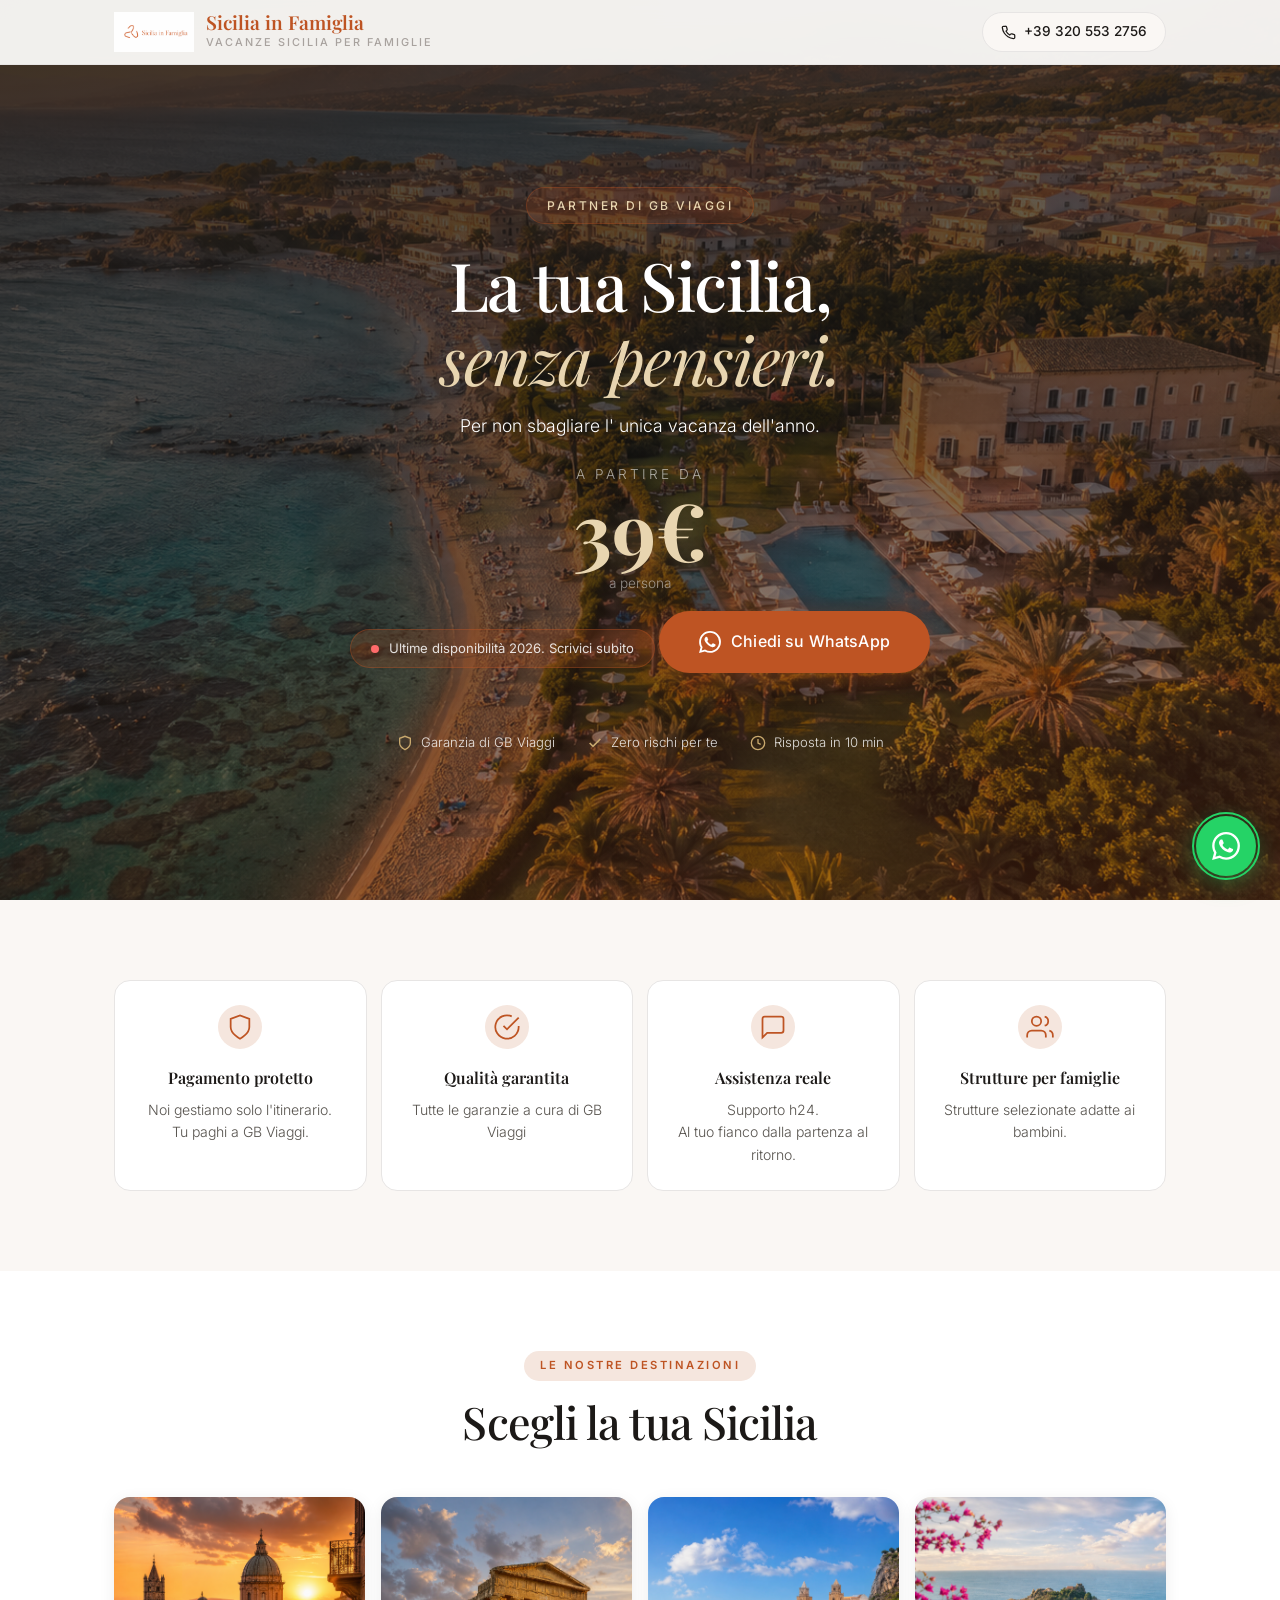
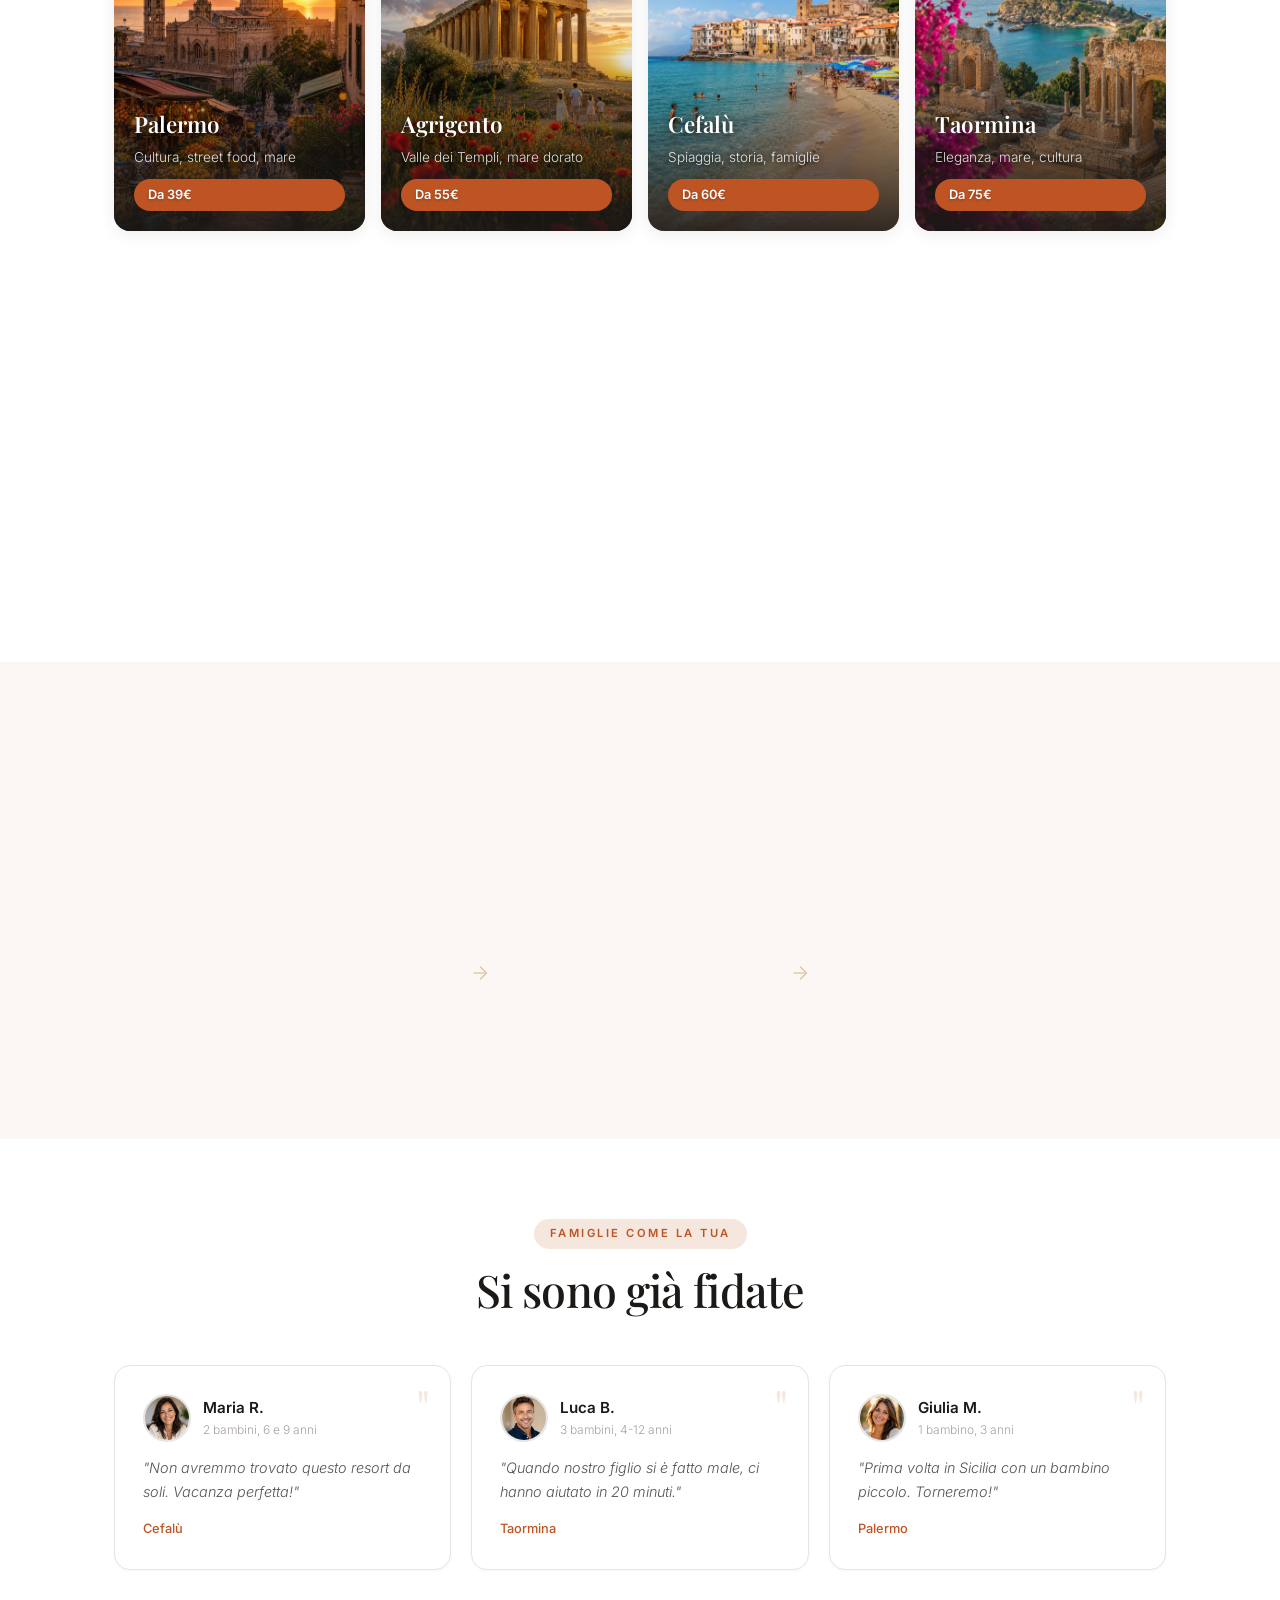
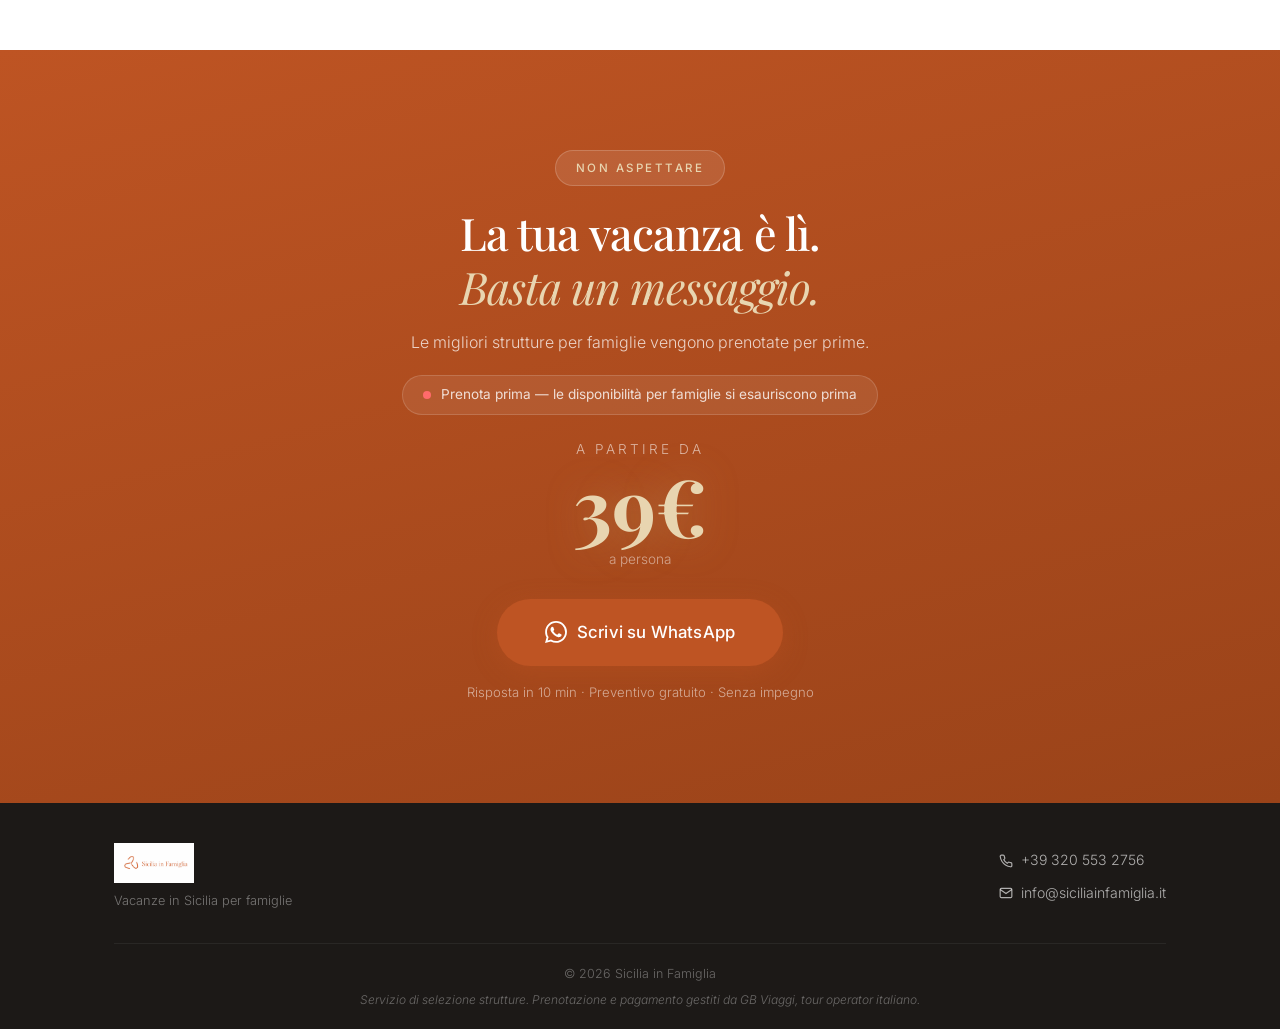
==== index.html @ 25f8f0ab "Update index.html" ====
<!DOCTYPE html>
<html lang="it">
<head>
    <meta charset="UTF-8">
    <meta name="viewport" content="width=device-width, initial-scale=1.0">
    <meta name="description" content="Vacanze in Sicilia per famiglie. Strutture selezionate, prenotazione sicura tramite un Tour Operator partner GB Viaggi. A partire da 39€.">
    <meta property="og:title" content="Sicilia in Famiglia — Vacanze Sicilia per Famiglie">
    <meta property="og:description" content="Strutture verificate per famiglie in Sicilia. Prenotazione sicura tramite un Tour Operator partner GB Viaggi. A partire da 39€.">
    <meta property="og:image" content="images/hero/hero-main.jpg">
    <title>Sicilia in Famiglia — Vacanze Sicilia per Famiglie</title>
    <link rel="preconnect" href="https://fonts.googleapis.com">
    <link rel="preconnect" href="https://fonts.gstatic.com" crossorigin>
    <link href="https://fonts.googleapis.com/css2?family=Playfair+Display:ital,wght@0,400;0,500;0,600;0,700;1,400;1,500&family=Inter:wght@300;400;500;600&display=swap" rel="stylesheet">
    <link rel="stylesheet" href="css/style.css">
    <link rel="icon" type="image/png" href="images/icons/favicon.png">
</head>
<body>

    <!-- HEADER MINIMALE -->
    <nav class="navbar" id="navbar">
        <div class="container">
            <div class="nav-brand">
                <img src="images/icons/logo-sicilia-famiglia.png" alt="Sicilia in Famiglia" class="logo">
                <div class="nav-brand-text">
                    <span class="nav-title">Sicilia in Famiglia</span>
                    <span class="nav-subtitle">Vacanze Sicilia per famiglie</span>
                </div>
            </div>
            <a href="tel:+393205532756" class="nav-phone">
                <svg width="16" height="16" viewBox="0 0 24 24" fill="none" stroke="currentColor" stroke-width="2"><path d="M22 16.92v3a2 2 0 0 1-2.18 2 19.79 19.79 0 0 1-8.63-3.07 19.5 19.5 0 0 1-6-6 19.79 19.79 0 0 1-3.07-8.67A2 2 0 0 1 4.11 2h3a2 2 0 0 1 2 1.72 12.84 12.84 0 0 0 .7 2.81 2 2 0 0 1-.45 2.11L8.09 9.91a16 16 0 0 0 6 6l1.27-1.27a2 2 0 0 1 2.11-.45 12.84 12.84 0 0 0 2.81.7A2 2 0 0 1 22 16.92z"/></svg>
                +39 320 553 2756
            </a>
        </div>
    </nav>

    <!-- HERO -->
    <section class="hero" id="hero">
        <div class="hero-bg">
            <img src="images/hero/hero-main.jpg" alt="Vacanza in Sicilia per famiglie" class="hero-img" loading="eager">
            <div class="hero-overlay"></div>
        </div>
        <div class="container">
            <div class="hero-content">
                <span class="hero-badge glow">PARTNER DI GB VIAGGI</span>
                <h1 class="hero-title">
                    La tua Sicilia,<br>
                    <em>senza pensieri.</em>
                </h1>
                <p class="hero-subtitle">
                    Per non sbagliare l' unica vacanza dell'anno.
                </p>
                <div class="hero-price">
                    <span class="price-label">a partire da</span>
                    <span class="price-value">39€</span>
                    <span class="price-note">a persona</span>
                </div>
                <div class="hero-urgency">
                    <span class="urgency-dot"></span>
                    <span class="urgency-text">Ultime disponibilità 2026. Scrivici subito</span>
                </div>
                <a href="https://wa.me/393205532756?text=Ciao%2C%20vorrei%20ricevere%20proposte%20per%20una%20vacanza%20in%20Sicilia%20con%20la%20mia%20famiglia." 
                   class="btn-primary btn-glow" target="_blank" rel="noopener noreferrer">
                    <svg width="22" height="22" viewBox="0 0 24 24" fill="currentColor"><path d="M17.472 14.382c-.297-.149-1.758-.867-2.03-.967-.273-.099-.471-.148-.67.15-.197.297-.767.966-.94 1.164-.173.199-.347.223-.644.075-.297-.15-1.255-.463-2.39-1.475-.883-.788-1.48-1.761-1.653-2.059-.173-.297-.018-.458.13-.606.134-.133.298-.347.446-.52.149-.174.198-.298.298-.497.099-.198.05-.371-.025-.52-.075-.149-.669-1.612-.916-2.207-.242-.579-.487-.5-.669-.51-.173-.008-.371-.01-.57-.01-.198 0-.52.074-.792.372-.272.297-1.04 1.016-1.04 2.479 0 1.462 1.065 2.875 1.213 3.074.149.198 2.096 3.2 5.077 4.487.709.306 1.262.489 1.694.625.712.227 1.36.195 1.871.118.571-.085 1.758-.719 2.006-1.413.248-.694.248-1.289.173-1.413-.074-.124-.272-.198-.57-.347m-5.421 7.403h-.004a9.87 9.87 0 01-5.031-1.378l-.361-.214-3.741.982.998-3.648-.235-.374a9.86 9.86 0 01-1.51-5.26c.001-5.45 4.436-9.884 9.888-9.884 2.64 0 5.122 1.03 6.988 2.898a9.825 9.825 0 012.893 6.994c-.003 5.45-4.437 9.884-9.885 9.884m8.413-18.297A11.815 11.815 0 0012.05 0C5.495 0 .16 5.335.157 11.892c0 2.096.547 4.142 1.588 5.945L.057 24l6.305-1.654a11.882 11.882 0 005.683 1.448h.005c6.554 0 11.89-5.335 11.893-11.893a11.821 11.821 0 00-3.48-8.413z"/></svg>
                    Chiedi su WhatsApp
                </a>
                <div class="hero-trust">
                    <div class="trust-item">
                        <svg width="16" height="16" viewBox="0 0 24 24" fill="none" stroke="currentColor" stroke-width="2"><path d="M12 22s8-4 8-10V5l-8-3-8 3v7c0 6 8 10 8 10z"/></svg>
                        <span>Garanzia di GB Viaggi</span>
                    </div>
                    <div class="trust-item">
                        <svg width="16" height="16" viewBox="0 0 24 24" fill="none" stroke="currentColor" stroke-width="2.5"><polyline points="20 6 9 17 4 12"/></svg>
                        <span>Zero rischi per te</span>
                    </div>
                    <div class="trust-item">
                        <svg width="16" height="16" viewBox="0 0 24 24" fill="none" stroke="currentColor" stroke-width="2"><circle cx="12" cy="12" r="10"/><polyline points="12 6 12 12 16 14"/></svg>
                        <span>Risposta in 10 min</span>
                    </div>
                </div>
            </div>
        </div>
    </section>

    <!-- GARANZIE -->
    <section class="section section-guarantees" id="garanzie">
        <div class="container">
            <div class="guarantees-grid">
                <div class="guarantee-card">
                    <div class="guarantee-icon">
                        <svg width="28" height="28" viewBox="0 0 24 24" fill="none" stroke="currentColor" stroke-width="1.5"><path d="M12 22s8-4 8-10V5l-8-3-8 3v7c0 6 8 10 8 10z"/></svg>
                    </div>
                    <h3>Pagamento protetto</h3>
                    <p>Noi gestiamo solo l'itinerario.<br>Tu paghi a GB Viaggi.</p>
                </div>
                <div class="guarantee-card">
                    <div class="guarantee-icon">
                        <svg width="28" height="28" viewBox="0 0 24 24" fill="none" stroke="currentColor" stroke-width="1.5"><path d="M22 11.08V12a10 10 0 1 1-5.93-9.14"/><polyline points="22 4 12 14.01 9 11.01"/></svg>
                    </div>
                    <h3>Qualità garantita</h3>
                    <p>Tutte le garanzie a cura di GB Viaggi</p>
                </div>
                <div class="guarantee-card">
                    <div class="guarantee-icon">
                        <svg width="28" height="28" viewBox="0 0 24 24" fill="none" stroke="currentColor" stroke-width="1.5"><path d="M21 15a2 2 0 0 1-2 2H7l-4 4V5a2 2 0 0 1 2-2h14a2 2 0 0 1 2 2z"/></svg>
                    </div>
                    <h3>Assistenza reale</h3>
                    <p>Supporto h24.<br>Al tuo fianco dalla partenza al ritorno.</p>
                </div>
                <div class="guarantee-card">
                    <div class="guarantee-icon">
                        <svg width="28" height="28" viewBox="0 0 24 24" fill="none" stroke="currentColor" stroke-width="1.5"><path d="M17 21v-2a4 4 0 0 0-4-4H5a4 4 0 0 0-4 4v2"/><circle cx="9" cy="7" r="4"/><path d="M23 21v-2a4 4 0 0 0-3-3.87"/><path d="M16 3.13a4 4 0 0 1 0 7.75"/></svg>
                    </div>
                    <h3>Strutture per famiglie</h3>
                    <p>Strutture selezionate adatte ai bambini.</p>
                </div>
            </div>
        </div>
    </section>

    <!-- DESTINAZIONI INTEGRATE -->
    <section class="section section-destinations" id="destinazioni">
        <div class="container">
            <div class="section-header center">
                <span class="section-label">Le nostre destinazioni</span>
                <h2 class="section-title">Scegli la tua Sicilia</h2>
            </div>
            <div class="destinations-grid">
                <div class="destination-card" onclick="openDestination('palermo')">
                    <img src="images/destinations/palermo.jpg" alt="Palermo" class="destination-img" loading="lazy">
                    <div class="destination-overlay">
                        <h3>Palermo</h3>
                        <p>Cultura, street food, mare</p>
                        <span class="destination-price">Da 39€</span>
                    </div>
                </div>
                <div class="destination-card" onclick="openDestination('agrigento')">
                    <img src="images/destinations/agrigento.jpg" alt="Agrigento" class="destination-img" loading="lazy">
                    <div class="destination-overlay">
                        <h3>Agrigento</h3>
                        <p>Valle dei Templi, mare dorato</p>
                        <span class="destination-price">Da 55€</span>
                    </div>
                </div>
                <div class="destination-card" onclick="openDestination('cefalu')">
                    <img src="images/destinations/cefalu.jpg" alt="Cefalù" class="destination-img" loading="lazy">
                    <div class="destination-overlay">
                        <h3>Cefalù</h3>
                        <p>Spiaggia, storia, famiglie</p>
                        <span class="destination-price">Da 60€</span>
                    </div>
                </div>
                <div class="destination-card" onclick="openDestination('taormina')">
                    <img src="images/destinations/taormina.jpg" alt="Taormina" class="destination-img" loading="lazy">
                    <div class="destination-overlay">
                        <h3>Taormina</h3>
                        <p>Eleganza, mare, cultura</p>
                        <span class="destination-price">Da 75€</span>
                    </div>
                </div>
                <div class="destination-card" onclick="openDestination('catania')">
                    <img src="images/destinations/catania.jpg" alt="Catania" class="destination-img" loading="lazy">
                    <div class="destination-overlay">
                        <h3>Catania</h3>
                        <p>Avventura, natura, crateri</p>
                        <span class="destination-price">Da 50€</span>
                    </div>
                </div>
                <div class="destination-card" onclick="openDestination('siracusa')">
                    <img src="images/destinations/siracusa.jpg" alt="Siracusa" class="destination-img" loading="lazy">
                    <div class="destination-overlay">
                        <h3>Siracusa</h3>
                        <p>Barocco, mare cristallino</p>
                        <span class="destination-price">Da 65€</span>
                    </div>
                </div>
                <div class="destination-card" onclick="openDestination('isole-eolie')">
                    <img src="images/destinations/isole-eolie.jpg" alt="Isole Eolie" class="destination-img" loading="lazy">
                    <div class="destination-overlay">
                        <h3>Isole Eolie</h3>
                        <p>Vulcani, mare turchese, relax</p>
                        <span class="destination-price">Da 80€</span>
                    </div>
                </div>
            </div>
        </div>
    </section>

    <!-- COME FUNZIONA -->
    <section class="section section-light" id="come-funziona">
        <div class="container">
            <div class="section-header center">
                <span class="section-label">Come funziona</span>
                <h2 class="section-title">Tre passi. Zero stress.</h2>
            </div>
            <div class="steps-container">
                <div class="step-card">
                    <div class="step-number">1</div>
                    <h3 class="step-title">Scrivici</h3>
                    <p class="step-desc">Un messaggio WhatsApp. Basta quello.</p>
                </div>
                <div class="step-connector">
                    <svg width="20" height="20" viewBox="0 0 24 24" fill="none" stroke="#C9A96E" stroke-width="1.5"><line x1="5" y1="12" x2="19" y2="12"/><polyline points="12 5 19 12 12 19"/></svg>
                </div>
                <div class="step-card">
                    <div class="step-number">2</div>
                    <h3 class="step-title">Ricevi</h3>
                    <p class="step-desc">2-3 proposte su misura, prezzi veri.</p>
                </div>
                <div class="step-connector">
                    <svg width="20" height="20" viewBox="0 0 24 24" fill="none" stroke="#C9A96E" stroke-width="1.5"><line x1="5" y1="12" x2="19" y2="12"/><polyline points="12 5 19 12 12 19"/></svg>
                </div>
                <div class="step-card">
                    <div class="step-number">3</div>
                    <h3 class="step-title">Prenota</h3>
                    <p class="step-desc">Paghi GB Viaggi in sicurezza e garanzia.</p>
                </div>
            </div>
        </div>
    </section>

    <!-- PROVA SOCIALE -->
    <section class="section section-social" id="prova-sociale">
        <div class="container">
            <div class="section-header center">
                <span class="section-label">Famiglie come la tua</span>
                <h2 class="section-title">Si sono già fidate</h2>
            </div>
            <div class="testimonials-grid">
                <div class="testimonial-card">
                    <div class="testimonial-header">
                        <img src="images/testimonials/avatar-1.jpg" alt="Maria R." class="testimonial-avatar" loading="lazy">
                        <div class="testimonial-info">
                            <span class="testimonial-name">Maria R.</span>
                            <span class="testimonial-family">2 bambini, 6 e 9 anni</span>
                        </div>
                    </div>
                    <p class="testimonial-text">"Non avremmo trovato questo resort da soli. Vacanza perfetta!"</p>
                    <span class="testimonial-destination">Cefalù</span>
                </div>
                <div class="testimonial-card">
                    <div class="testimonial-header">
                        <img src="images/testimonials/avatar-2.jpg" alt="Luca B." class="testimonial-avatar" loading="lazy">
                        <div class="testimonial-info">
                            <span class="testimonial-name">Luca B.</span>
                            <span class="testimonial-family">3 bambini, 4-12 anni</span>
                        </div>
                    </div>
                    <p class="testimonial-text">"Quando nostro figlio si è fatto male, ci hanno aiutato in 20 minuti."</p>
                    <span class="testimonial-destination">Taormina</span>
                </div>
                <div class="testimonial-card">
                    <div class="testimonial-header">
                        <img src="images/testimonials/avatar-3.jpg" alt="Giulia M." class="testimonial-avatar" loading="lazy">
                        <div class="testimonial-info">
                            <span class="testimonial-name">Giulia M.</span>
                            <span class="testimonial-family">1 bambino, 3 anni</span>
                        </div>
                    </div>
                    <p class="testimonial-text">"Prima volta in Sicilia con un bambino piccolo. Torneremo!"</p>
                    <span class="testimonial-destination">Palermo</span>
                </div>
            </div>
        </div>
    </section>

    <!-- CHIUSURA -->
    <section class="section section-closing" id="chiusura">
        <div class="container">
            <div class="closing-content">
                <span class="closing-badge glow">Non aspettare</span>
                <h2 class="section-title">
                    La tua vacanza è lì.<br>
                    <em>Basta un messaggio.</em>
                </h2>
                <p class="closing-text">Le migliori strutture per famiglie vengono prenotate per prime.</p>
                <div class="closing-urgency">
                    <span class="urgency-dot"></span>
                    <span class="urgency-text">Prenota prima — le disponibilità per famiglie si esauriscono prima</span>
                </div>
                <div class="closing-price">
                    <span class="price-label">a partire da</span>
                    <span class="price-value">39€</span>
                    <span class="price-note">a persona</span>
                </div>
                <a href="https://wa.me/393205532756?text=Ciao%2C%20vorrei%20ricevere%20proposte%20per%20una%20vacanza%20in%20Sicilia%20con%20la%20mia%20famiglia." 
                   class="btn-primary btn-large btn-glow" target="_blank" rel="noopener noreferrer">
                    <svg width="24" height="24" viewBox="0 0 24 24" fill="currentColor"><path d="M17.472 14.382c-.297-.149-1.758-.867-2.03-.967-.273-.099-.471-.148-.67.15-.197.297-.767.966-.94 1.164-.173.199-.347.223-.644.075-.297-.15-1.255-.463-2.39-1.475-.883-.788-1.48-1.761-1.653-2.059-.173-.297-.018-.458.13-.606.134-.133.298-.347.446-.52.149-.174.198-.298.298-.497.099-.198.05-.371-.025-.52-.075-.149-.669-1.612-.916-2.207-.242-.579-.487-.5-.669-.51-.173-.008-.371-.01-.57-.01-.198 0-.52.074-.792.372-.272.297-1.04 1.016-1.04 2.479 0 1.462 1.065 2.875 1.213 3.074.149.198 2.096 3.2 5.077 4.487.709.306 1.262.489 1.694.625.712.227 1.36.195 1.871.118.571-.085 1.758-.719 2.006-1.413.248-.694.248-1.289.173-1.413-.074-.124-.272-.198-.57-.347m-5.421 7.403h-.004a9.87 9.87 0 01-5.031-1.378l-.361-.214-3.741.982.998-3.648-.235-.374a9.86 9.86 0 01-1.51-5.26c.001-5.45 4.436-9.884 9.888-9.884 2.64 0 5.122 1.03 6.988 2.898a9.825 9.825 0 012.893 6.994c-.003 5.45-4.437 9.884-9.885 9.884m8.413-18.297A11.815 11.815 0 0012.05 0C5.495 0 .16 5.335.157 11.892c0 2.096.547 4.142 1.588 5.945L.057 24l6.305-1.654a11.882 11.882 0 005.683 1.448h.005c6.554 0 11.89-5.335 11.893-11.893a11.821 11.821 0 00-3.48-8.413z"/></svg>
                    Scrivi su WhatsApp
                </a>
                <p class="cta-note">Risposta in 10 min · Preventivo gratuito · Senza impegno</p>
            </div>
        </div>
    </section>

    <!-- FOOTER MINIMALE -->
    <footer class="footer">
        <div class="container">
            <div class="footer-content">
                <div class="footer-brand">
                    <img src="images/icons/logo-sicilia-famiglia.png" alt="Sicilia in Famiglia" class="footer-logo">
                    <p class="footer-tagline">Vacanze in Sicilia per famiglie</p>
                </div>
                <div class="footer-contact">
                    <a href="tel:+393205532756" class="footer-phone">
                        <svg width="16" height="16" viewBox="0 0 24 24" fill="none" stroke="currentColor" stroke-width="2"><path d="M22 16.92v3a2 2 0 0 1-2.18 2 19.79 19.79 0 0 1-8.63-3.07 19.5 19.5 0 0 1-6-6 19.79 19.79 0 0 1-3.07-8.67A2 2 0 0 1 4.11 2h3a2 2 0 0 1 2 1.72 12.84 12.84 0 0 0 .7 2.81 2 2 0 0 1-.45 2.11L8.09 9.91a16 16 0 0 0 6 6l1.27-1.27a2 2 0 0 1 2.11-.45 12.84 12.84 0 0 0 2.81.7A2 2 0 0 1 22 16.92z"/></svg>
                        +39 320 553 2756
                    </a>
                    <a href="mailto:info@siciliainfamiglia.it" class="footer-email">
                        <svg width="16" height="16" viewBox="0 0 24 24" fill="none" stroke="currentColor" stroke-width="2"><path d="M4 4h16c1.1 0 2 .9 2 2v12c0 1.1-.9 2-2 2H4c-1.1 0-2-.9-2-2V6c0-1.1.9-2 2-2z"/><polyline points="22,6 12,13 2,6"/></svg>
                        info@siciliainfamiglia.it
                    </a>
                </div>
            </div>
            <div class="footer-bottom">
                <p>© 2026 Sicilia in Famiglia</p>
                <p class="footer-note">Servizio di selezione strutture. Prenotazione e pagamento gestiti da GB Viaggi, tour operator italiano.</p>
            </div>
        </div>
    </footer>

    <!-- STICKY WHATSAPP -->
    <a href="https://wa.me/393205532756?text=Ciao%2C%20vorrei%20ricevere%20proposte%20per%20una%20vacanza%20in%20Sicilia%20con%20la%20mia%20famiglia." 
       class="sticky-whatsapp" target="_blank" rel="noopener noreferrer" aria-label="Scrivi su WhatsApp">
        <svg width="28" height="28" viewBox="0 0 24 24" fill="currentColor"><path d="M17.472 14.382c-.297-.149-1.758-.867-2.03-.967-.273-.099-.471-.148-.67.15-.197.297-.767.966-.94 1.164-.173.199-.347.223-.644.075-.297-.15-1.255-.463-2.39-1.475-.883-.788-1.48-1.761-1.653-2.059-.173-.297-.018-.458.13-.606.134-.133.298-.347.446-.52.149-.174.198-.298.298-.497.099-.198.05-.371-.025-.52-.075-.149-.669-1.612-.916-2.207-.242-.579-.487-.5-.669-.51-.173-.008-.371-.01-.57-.01-.198 0-.52.074-.792.372-.272.297-1.04 1.016-1.04 2.479 0 1.462 1.065 2.875 1.213 3.074.149.198 2.096 3.2 5.077 4.487.709.306 1.262.489 1.694.625.712.227 1.36.195 1.871.118.571-.085 1.758-.719 2.006-1.413.248-.694.248-1.289.173-1.413-.074-.124-.272-.198-.57-.347m-5.421 7.403h-.004a9.87 9.87 0 01-5.031-1.378l-.361-.214-3.741.982.998-3.648-.235-.374a9.86 9.86 0 01-1.51-5.26c.001-5.45 4.436-9.884 9.888-9.884 2.64 0 5.122 1.03 6.988 2.898a9.825 9.825 0 012.893 6.994c-.003 5.45-4.437 9.884-9.885 9.884m8.413-18.297A11.815 11.815 0 0012.05 0C5.495 0 .16 5.335.157 11.892c0 2.096.547 4.142 1.588 5.945L.057 24l6.305-1.654a11.882 11.882 0 005.683 1.448h.005c6.554 0 11.89-5.335 11.893-11.893a11.821 11.821 0 00-3.48-8.413z"/></svg>
    </a>

    <script src="js/main.js"></script>
</body>
</html>
---- css/style.css ----
/* ============================================
   SICILIA IN FAMIGLIA — v4.1
   Minimal. Elegante. Emotivo. Converte.
   ============================================ */

:root {
    --brand: #BE5423;
    --brand-dark: #9A4319;
    --brand-light: #D4734A;
    --brand-soft: #F5E6DE;
    --gold: #C9A96E;
    --gold-light: #E8D5B0;
    --cream: #FAF7F4;
    --text-dark: #1C1917;
    --text-medium: #57534E;
    --text-light: #A8A29E;
    --text-white: #FFFFFF;
    --bg-white: #FFFFFF;
    --bg-cream: #FAF7F4;
    --bg-dark: #1C1917;
    --bg-charcoal: #292524;
    --border-light: #E7E5E4;
    --shadow-sm: 0 1px 3px rgba(28,25,23,0.04);
    --shadow-md: 0 4px 16px rgba(28,25,23,0.08);
    --shadow-lg: 0 12px 40px rgba(28,25,23,0.12);
    --radius-lg: 16px;
    --radius-xl: 24px;
    --font-heading: 'Playfair Display', Georgia, serif;
    --font-body: 'Inter', -apple-system, sans-serif;
    --transition: 0.3s cubic-bezier(0.4,0,0.2,1);
}

*, *::before, *::after { margin:0; padding:0; box-sizing:border-box; }
html { scroll-behavior:smooth; font-size:16px; }
body { font-family:var(--font-body); color:var(--text-dark); line-height:1.6; background:var(--bg-white); -webkit-font-smoothing:antialiased; }
img { max-width:100%; height:auto; display:block; }
a { text-decoration:none; color:inherit; transition:var(--transition); }
ul { list-style:none; }

.container { width:100%; max-width:1100px; margin:0 auto; padding:0 24px; }
@media(max-width:768px){ .container{padding:0 18px;} }

/* ==================== */
/* ANIMATIONS GLOBAL */
/* ==================== */
@keyframes fadeInUp {
    from { opacity:0; transform:translateY(30px); }
    to { opacity:1; transform:translateY(0); }
}
@keyframes glow {
    0%, 100% { box-shadow: 0 0 5px rgba(201,169,110,0.3), 0 0 10px rgba(201,169,110,0.1); }
    50% { box-shadow: 0 0 15px rgba(201,169,110,0.5), 0 0 25px rgba(201,169,110,0.2); }
}
@keyframes shimmer {
    0% { background-position: -200% center; }
    100% { background-position: 200% center; }
}
@keyframes breathe {
    0%, 100% { transform: scale(1); }
    50% { transform: scale(1.03); }
}
@keyframes float {
    0%, 100% { transform: translateY(0); }
    50% { transform: translateY(-6px); }
}
@keyframes pulse-ring {
    0% { transform: scale(0.8); opacity: 0.8; }
    100% { transform: scale(1.4); opacity: 0; }
}
@keyframes urgency-pulse {
    0%, 100% { opacity: 1; transform: scale(1); }
    50% { opacity: 0.6; transform: scale(1.2); }
}

.glow { animation: glow 3s ease-in-out infinite; }

/* ==================== */
/* HEADER MINIMALE */
/* ==================== */
.navbar {
    position:fixed;
    top:0;
    left:0;
    right:0;
    z-index:999;
    background:rgba(253,252,250,0.94);
    backdrop-filter:blur(20px);
    border-bottom:1px solid var(--border-light);
    transition:var(--transition);
}
.navbar .container { display:flex; align-items:center; justify-content:space-between; padding:12px 24px; height:64px; }

.nav-brand { display:flex; align-items:center; gap:12px; }
.logo { height:40px; width:auto; object-fit:contain; }
.nav-brand-text { display:flex; flex-direction:column; gap:1px; }
.nav-title { font-family:var(--font-heading); font-size:1.2rem; font-weight:600; color:var(--brand); line-height:1.1; }
.nav-subtitle { font-size:0.68rem; color:var(--text-light); text-transform:uppercase; letter-spacing:2px; font-weight:500; }

.nav-phone {
    display:flex;
    align-items:center;
    gap:8px;
    padding:8px 18px;
    background:var(--bg-cream);
    border:1px solid var(--border-light);
    border-radius:100px;
    font-size:0.85rem;
    font-weight:500;
    color:var(--text-dark);
    transition:var(--transition);
}
.nav-phone:hover { background:var(--brand); color:var(--text-white); border-color:var(--brand); }
.nav-phone svg { width:15px; height:15px; }

@media(max-width:640px){ .nav-brand-text{display:none;} .nav-phone span{display:none;} .nav-phone{padding:8px;} }

/* ==================== */
/* HERO */
/* ==================== */
.hero {
    position:relative;
    min-height:100vh;
    display:flex;
    align-items:center;
    justify-content:center;
    overflow:hidden;
    padding:100px 0 60px;
}
.hero-bg { position:absolute; inset:0; z-index:1; }
.hero-img { width:100%; height:100%; object-fit:cover; filter:brightness(0.75); }
.hero-overlay { position:absolute; inset:0; background:linear-gradient(165deg,rgba(28,25,23,0.82) 0%,rgba(28,25,23,0.5) 50%,rgba(190,84,35,0.25) 100%); }
.hero-content { position:relative; z-index:2; text-align:center; max-width:720px; margin:0 auto; animation:fadeInUp 1.2s ease forwards; }

.hero-badge {
    display:inline-block;
    padding:8px 20px;
    background:rgba(190,84,35,0.15);
    border:1px solid rgba(190,84,35,0.3);
    border-radius:100px;
    color:var(--gold-light);
    font-size:0.75rem;
    font-weight:500;
    text-transform:uppercase;
    letter-spacing:2.5px;
    margin-bottom:24px;
    backdrop-filter:blur(6px);
}

.hero-title {
    font-family:var(--font-heading);
    font-size:clamp(2.4rem,5.5vw,4.2rem);
    font-weight:500;
    color:var(--text-white);
    line-height:1.1;
    margin-bottom:16px;
    letter-spacing:-0.02em;
}
.hero-title em { font-style:italic; color:var(--gold-light); font-weight:400; }

.hero-subtitle {
    font-size:clamp(0.95rem,1.6vw,1.1rem);
    color:#fff;
    max-width:420px;
    margin:0 auto 24px;
    line-height:1.6;
    font-weight:300;
}

/* PREZZO HERO */
.hero-price {
    margin-bottom:16px;
    animation: fadeInUp 1.4s ease forwards;
}
.price-label {
    display:block;
    font-size:0.85rem;
    color:rgba(255,255,255,0.6);
    text-transform:uppercase;
    letter-spacing:3px;
    margin-bottom:4px;
    font-weight:300;
}
.price-value {
    display:block;
    font-family:var(--font-heading);
    font-size:clamp(3rem,7vw,5rem);
    font-weight:700;
    color:var(--gold-light);
    line-height:1;
    text-shadow: 0 0 30px rgba(201,169,110,0.3);
}
.price-note {
    display:block;
    font-size:0.85rem;
    color:rgba(255,255,255,0.5);
    margin-top:4px;
    font-weight:300;
}

/* URGENZA HERO */
.hero-urgency {
    display:inline-flex;
    align-items:center;
    gap:10px;
    margin-bottom:28px;
    padding:8px 20px;
    background:rgba(190,84,35,0.2);
    border:1px solid rgba(190,84,35,0.35);
    border-radius:100px;
    backdrop-filter:blur(6px);
    animation: fadeInUp 1.6s ease forwards;
}
.urgency-dot {
    width:8px;
    height:8px;
    background:#FF6B6B;
    border-radius:50%;
    animation: urgency-pulse 2s ease-in-out infinite;
}
.urgency-text {
    font-size:0.82rem;
    color:rgba(255,255,255,0.85);
    font-weight:400;
}

/* CTA BUTTON */
.btn-primary {
    display:inline-flex;
    align-items:center;
    justify-content:center;
    gap:10px;
    padding:18px 40px;
    background:var(--brand);
    color:var(--text-white);
    font-family:var(--font-body);
    font-size:1rem;
    font-weight:500;
    border:none;
    border-radius:100px;
    cursor:pointer;
    box-shadow:0 6px 24px rgba(190,84,35,0.35);
    transition:var(--transition);
    letter-spacing:0.01em;
    position:relative;
    overflow:hidden;
}
.btn-primary::before {
    content:'';
    position:absolute;
    inset:0;
    background:linear-gradient(90deg,transparent,rgba(255,255,255,0.2),transparent);
    transform:translateX(-100%);
    transition:transform 0.6s;
}
.btn-primary:hover::before { transform:translateX(100%); }
.btn-primary:hover { background:var(--brand-dark); transform:translateY(-2px); box-shadow:0 10px 32px rgba(190,84,35,0.45); }
.btn-primary svg { width:22px; height:22px; flex-shrink:0; }

.btn-glow {
    animation: breathe 3s ease-in-out infinite;
}
.btn-glow:hover {
    animation: none;
}

.btn-large { padding:20px 48px; font-size:1.05rem; }

.hero-trust { display:flex; justify-content:center; gap:32px; flex-wrap:wrap; margin-top:36px; }
.trust-item { display:flex; align-items:center; gap:8px; color:rgba(255,255,255,0.7); font-size:0.82rem; font-weight:300; }
.trust-item svg { width:16px; height:16px; color:var(--gold); flex-shrink:0; }
.trust-item span { color:rgba(255,255,255,0.85); }

@media(max-width:768px){ 
    .hero{padding:120px 0 50px;min-height:auto;} 
    .hero-trust{flex-direction:column;gap:10px;align-items:center;} 
    .btn-primary{padding:16px 28px;font-size:0.95rem;width:100%;max-width:360px;margin:0 auto;display:flex;} 
    .hero-price{margin-bottom:20px;}
    .hero-urgency{padding:6px 14px;}
    .urgency-text{font-size:0.75rem;}
}

/* ==================== */
/* SECTIONS */
/* ==================== */
.section { padding:80px 0; position:relative; }
.section-header { margin-bottom:48px; }
.section-header.center { text-align:center; }

.section-label { 
    display:inline-block; 
    padding:6px 16px; 
    background:var(--brand-soft); 
    color:var(--brand); 
    font-size:0.7rem; 
    font-weight:600; 
    text-transform:uppercase; 
    letter-spacing:2.5px; 
    border-radius:100px; 
    margin-bottom:14px; 
}
.section-title { 
    font-family:var(--font-heading); 
    font-size:clamp(1.8rem,4vw,2.8rem); 
    font-weight:500; 
    color:var(--text-dark); 
    line-height:1.2; 
    letter-spacing:-0.02em; 
}
.section-title em { font-style:italic; color:var(--brand); font-weight:400; }

/* ==================== */
/* GARANZIE */
/* ==================== */
.section-guarantees { background:var(--bg-cream); }
.guarantees-grid { 
    display:grid; 
    grid-template-columns:repeat(4,1fr); 
    gap:14px; 
}
.guarantee-card {
    background:var(--bg-white);
    border:1px solid var(--border-light);
    border-radius:var(--radius-lg);
    padding:24px 16px;
    text-align:center;
    transition:var(--transition);
    position:relative;
    overflow:hidden;
}
.guarantee-card::before {
    content:'';
    position:absolute;
    top:0;
    left:0;
    right:0;
    height:3px;
    background:linear-gradient(90deg,var(--brand),var(--gold));
    transform:scaleX(0);
    transition:transform 0.4s ease;
}
.guarantee-card:hover::before { transform:scaleX(1); }
.guarantee-card:hover { 
    transform:translateY(-6px); 
    box-shadow:var(--shadow-lg); 
    border-color:rgba(190,84,35,0.15); 
}
.guarantee-icon {
    width:44px;
    height:44px;
    background:var(--brand-soft);
    border-radius:50%;
    display:flex;
    align-items:center;
    justify-content:center;
    margin:0 auto 16px;
    color:var(--brand);
    transition:var(--transition);
}
.guarantee-card:hover .guarantee-icon {
    background:var(--brand);
    color:var(--text-white);
    transform:scale(1.1);
}
.guarantee-card h3 { 
    font-family:var(--font-heading); 
    font-size:1rem; 
    font-weight:600; 
    margin-bottom:8px; 
    color:var(--text-dark); 
}
.guarantee-card p { 
    font-size:0.88rem; 
    color:var(--text-medium); 
    line-height:1.6; 
    font-weight:300; 
}

@media(max-width:900px){ .guarantees-grid{grid-template-columns:repeat(2,1fr);} }
@media(max-width:480px){ .guarantees-grid{grid-template-columns:1fr;} }

/* ==================== */
/* DESTINAZIONI */
/* ==================== */
.section-destinations { background:var(--bg-white); }
.destinations-grid { 
    display:grid; 
    grid-template-columns:repeat(4,1fr); 
    gap:16px; 
}
.destination-card { 
    position:relative; 
    border-radius:var(--radius-lg); 
    overflow:hidden; 
    cursor:pointer; 
    aspect-ratio:3/4; 
    box-shadow:var(--shadow-md); 
    transition:var(--transition); 
}
.destination-card:hover { 
    transform:translateY(-8px); 
    box-shadow:var(--shadow-lg); 
}
.destination-img { 
    width:100%; 
    height:100%; 
    object-fit:cover; 
    transition:transform 0.6s ease; 
}
.destination-card:hover .destination-img { 
    transform:scale(1.1); 
}
.destination-overlay {
    position:absolute;
    inset:0;
    background:linear-gradient(transparent 40%,rgba(28,25,23,0.9) 100%);
    display:flex;
    flex-direction:column;
    justify-content:flex-end;
    padding:20px;
    color:var(--text-white);
    transition:var(--transition);
}
.destination-card:hover .destination-overlay {
    background:linear-gradient(transparent 20%,rgba(28,25,23,0.92) 100%);
}
.destination-overlay h3 { 
    font-family:var(--font-heading); 
    font-size:1.4rem; 
    font-weight:600; 
    margin-bottom:4px; 
    transition:var(--transition);
    text-shadow: 0 2px 8px rgba(0,0,0,0.5), 0 0 20px rgba(0,0,0,0.3);
}
.destination-card:hover .destination-overlay h3 {
    transform:translateY(-4px);
}
.destination-overlay p { 
    font-size:0.85rem; 
    color:rgba(255,255,255,0.85); 
    margin-bottom:10px; 
    font-weight:300; 
    transition:var(--transition);
    text-shadow: 0 1px 4px rgba(0,0,0,0.6), 0 0 10px rgba(0,0,0,0.4);
}
.destination-card:hover .destination-overlay p {
    transform:translateY(-4px);
}
.destination-price { 
    display:inline-block; 
    padding:6px 14px; 
    background:var(--brand); 
    color:var(--text-white); 
    font-size:0.8rem; 
    font-weight:600; 
    border-radius:100px; 
    transition:var(--transition);
    text-shadow: 0 1px 3px rgba(0,0,0,0.3);
}
.destination-card:hover .destination-price {
    transform:translateY(-4px);
    box-shadow:0 4px 12px rgba(190,84,35,0.4);
}

@media(max-width:1024px){ .destinations-grid{grid-template-columns:repeat(3,1fr);} }
@media(max-width:768px){ .destinations-grid{grid-template-columns:repeat(2,1fr);} }
@media(max-width:480px){ .destinations-grid{grid-template-columns:1fr;} }

/* ==================== */
/* COME FUNZIONA */
/* ==================== */
.section-light { background:var(--bg-cream); }
.steps-container { 
    display:grid; 
    grid-template-columns:1fr auto 1fr auto 1fr; 
    gap:20px; 
    align-items:stretch; 
    max-width:900px; 
    margin:0 auto; 
}
.step-card { 
    background:var(--bg-white); 
    padding:40px 28px; 
    border-radius:var(--radius-lg); 
    box-shadow:var(--shadow-md); 
    text-align:center; 
    position:relative; 
    transition:var(--transition); 
    border:1px solid var(--border-light); 
}
.step-card:hover { 
    transform:translateY(-6px); 
    box-shadow:var(--shadow-lg); 
    border-color:rgba(190,84,35,0.15); 
}
.step-number { 
    position:absolute; 
    top:-16px; 
    left:50%; 
    transform:translateX(-50%); 
    width:40px; 
    height:40px; 
    background:var(--brand); 
    color:var(--text-white); 
    font-family:var(--font-heading); 
    font-size:1.1rem; 
    font-weight:600; 
    border-radius:50%; 
    display:flex; 
    align-items:center; 
    justify-content:center; 
    box-shadow:0 4px 16px rgba(190,84,35,0.3); 
}
.step-title { 
    font-family:var(--font-heading); 
    font-size:1.3rem; 
    font-weight:600; 
    color:var(--text-dark); 
    margin-bottom:10px; 
    letter-spacing:-0.01em; 
}
.step-desc { 
    color:var(--text-medium); 
    font-size:0.9rem; 
    line-height:1.6; 
    font-weight:300; 
}
.step-connector { 
    display:flex; 
    align-items:center; 
    justify-content:center; 
}
.step-connector svg { 
    width:22px; 
    height:22px; 
    color:var(--gold); 
    opacity:0.6; 
    animation: float 3s ease-in-out infinite;
}

@media(max-width:900px){ 
    .steps-container{grid-template-columns:1fr;gap:32px;} 
    .step-connector{display:none;} 
    .step-card{max-width:380px;margin:0 auto;padding:32px 24px;} 
}

/* ==================== */
/* TESTIMONIALS */
/* ==================== */
.section-social { background:var(--bg-white); }
.testimonials-grid { 
    display:grid; 
    grid-template-columns:repeat(3,1fr); 
    gap:20px; 
}
.testimonial-card { 
    background:var(--bg-white); 
    border:1px solid var(--border-light); 
    border-radius:var(--radius-lg); 
    padding:28px; 
    transition:var(--transition); 
    box-shadow:var(--shadow-sm); 
    position:relative;
}
.testimonial-card::before {
    content:'"';
    position:absolute;
    top:16px;
    right:20px;
    font-family:var(--font-heading);
    font-size:3rem;
    color:var(--brand-soft);
    line-height:1;
}
.testimonial-card:hover { 
    box-shadow:var(--shadow-md); 
    transform:translateY(-4px); 
    border-color:rgba(190,84,35,0.12); 
}
.testimonial-header { 
    display:flex; 
    align-items:center; 
    gap:12px; 
    margin-bottom:14px; 
}
.testimonial-avatar { 
    width:48px; 
    height:48px; 
    border-radius:50%; 
    object-fit:cover; 
    border:2px solid var(--border-light); 
    transition:var(--transition);
}
.testimonial-card:hover .testimonial-avatar {
    border-color:var(--brand);
    transform:scale(1.05);
}
.testimonial-info { 
    display:flex; 
    flex-direction:column; 
}
.testimonial-name { 
    font-weight:600; 
    color:var(--text-dark); 
    font-size:0.95rem; 
}
.testimonial-family { 
    font-size:0.75rem; 
    color:var(--text-light); 
    font-weight:300; 
}
.testimonial-text { 
    font-size:0.9rem; 
    color:var(--text-medium); 
    line-height:1.65; 
    font-style:italic; 
    margin-bottom:12px; 
    font-weight:300; 
}
.testimonial-destination { 
    font-size:0.8rem; 
    color:var(--brand); 
    font-weight:500; 
}

@media(max-width:900px){ .testimonials-grid{grid-template-columns:1fr;max-width:500px;margin:0 auto;} }

/* ==================== */
/* CHIUSURA */
/* ==================== */
.section-closing { 
    background:linear-gradient(165deg,var(--brand) 0%,var(--brand-dark) 100%); 
    color:var(--text-white); 
    text-align:center; 
    padding:100px 0; 
}
.closing-content { max-width:600px; margin:0 auto; }
.closing-badge { 
    display:inline-block; 
    padding:8px 20px; 
    background:rgba(255,255,255,0.1); 
    border:1px solid rgba(255,255,255,0.18); 
    border-radius:100px; 
    color:var(--gold-light); 
    font-size:0.72rem; 
    font-weight:500; 
    text-transform:uppercase; 
    letter-spacing:2.5px; 
    margin-bottom:20px; 
}
.section-closing .section-title { 
    color:var(--text-white); 
    margin-bottom:16px; 
}
.section-closing .section-title em { color:var(--gold-light); }
.closing-text { 
    font-size:1rem; 
    color:rgba(255,255,255,0.75); 
    margin-bottom:20px; 
    font-weight:300; 
}

/* URGENZA CHIUSURA */
.closing-urgency {
    display:inline-flex;
    align-items:center;
    gap:10px;
    margin-bottom:24px;
    padding:8px 20px;
    background:rgba(255,255,255,0.08);
    border:1px solid rgba(255,255,255,0.15);
    border-radius:100px;
}
.closing-urgency .urgency-dot {
    width:8px;
    height:8px;
    background:#FF6B6B;
    border-radius:50%;
    animation: urgency-pulse 2s ease-in-out infinite;
}
.closing-urgency .urgency-text {
    font-size:0.85rem;
    color:rgba(255,255,255,0.8);
    font-weight:400;
}

.closing-price {
    margin-bottom:28px;
}
.closing-price .price-label {
    color:rgba(255,255,255,0.6);
}
.closing-price .price-value {
    color:var(--gold-light);
    text-shadow: 0 0 40px rgba(201,169,110,0.4);
}
.closing-price .price-note {
    color:rgba(255,255,255,0.5);
}
.cta-note { 
    font-size:0.82rem; 
    color:rgba(255,255,255,0.55); 
    font-weight:300; 
    margin-top:16px;
}

@media(max-width:768px){
    .closing-urgency{padding:6px 14px;}
    .closing-urgency .urgency-text{font-size:0.75rem;}
}

/* ==================== */
/* FOOTER MINIMALE */
/* ==================== */
.footer { 
    background:var(--bg-dark); 
    color:rgba(255,255,255,0.5); 
    padding:40px 0 20px; 
}
.footer-content {
    display:flex;
    justify-content:space-between;
    align-items:center;
    margin-bottom:32px;
    flex-wrap:wrap;
    gap:20px;
}
.footer-brand { max-width:260px; }
.footer-logo { height:40px; margin-bottom:8px; object-fit:contain; }
.footer-tagline { font-size:0.8rem; color:rgba(255,255,255,0.4); font-weight:300; }
.footer-contact { 
    display:flex; 
    flex-direction:column; 
    gap:10px; 
}
.footer-contact a { 
    display:flex; 
    align-items:center; 
    gap:8px; 
    color:rgba(255,255,255,0.65); 
    font-size:0.88rem; 
    transition:var(--transition); 
    font-weight:300; 
}
.footer-contact a:hover { color:var(--gold); }
.footer-contact svg { width:14px; height:14px; flex-shrink:0; }
.footer-bottom { 
    border-top:1px solid rgba(255,255,255,0.06); 
    padding-top:20px; 
    text-align:center; 
}
.footer-bottom p { 
    font-size:0.78rem; 
    color:rgba(255,255,255,0.35); 
    font-weight:300; 
}
.footer-note { 
    font-size:0.75rem !important; 
    font-style:italic; 
    margin-top:6px;
}

@media(max-width:768px){ 
    .footer-content{flex-direction:column;text-align:center;align-items:center;} 
}

/* ==================== */
/* STICKY WHATSAPP */
/* ==================== */
.sticky-whatsapp {
    position:fixed;
    bottom:24px;
    right:24px;
    width:60px;
    height:60px;
    background:#25D366;
    color:#fff;
    border-radius:50%;
    display:flex;
    align-items:center;
    justify-content:center;
    box-shadow:0 6px 24px rgba(37,211,102,0.4);
    z-index:1000;
    transition:var(--transition);
    animation: breathe 3s ease-in-out infinite;
}
.sticky-whatsapp::before {
    content:'';
    position:absolute;
    inset:-4px;
    border-radius:50%;
    border:2px solid #25D366;
    animation: pulse-ring 2s ease-out infinite;
}
.sticky-whatsapp:hover {
    transform:scale(1.1);
    box-shadow:0 8px 32px rgba(37,211,102,0.5);
    animation:none;
}
.sticky-whatsapp svg { width:28px; height:28px; }

@media(max-width:768px){ 
    .sticky-whatsapp{bottom:16px;right:16px;width:54px;height:54px;} 
    .sticky-whatsapp svg{width:24px;height:24px;}
}

/* SCROLLBAR */
::-webkit-scrollbar { width:5px; }
::-webkit-scrollbar-track { background:var(--bg-cream); }
::-webkit-scrollbar-thumb { background:var(--border-light); border-radius:3px; }
::selection { background:var(--brand); color:var(--text-white); }

/* REDUCED MOTION */
@media (prefers-reduced-motion: reduce) {
    *, *::before, *::after {
        animation-duration: 0.01ms !important;
        animation-iteration-count: 1 !important;
        transition-duration: 0.01ms !important;
    }
}
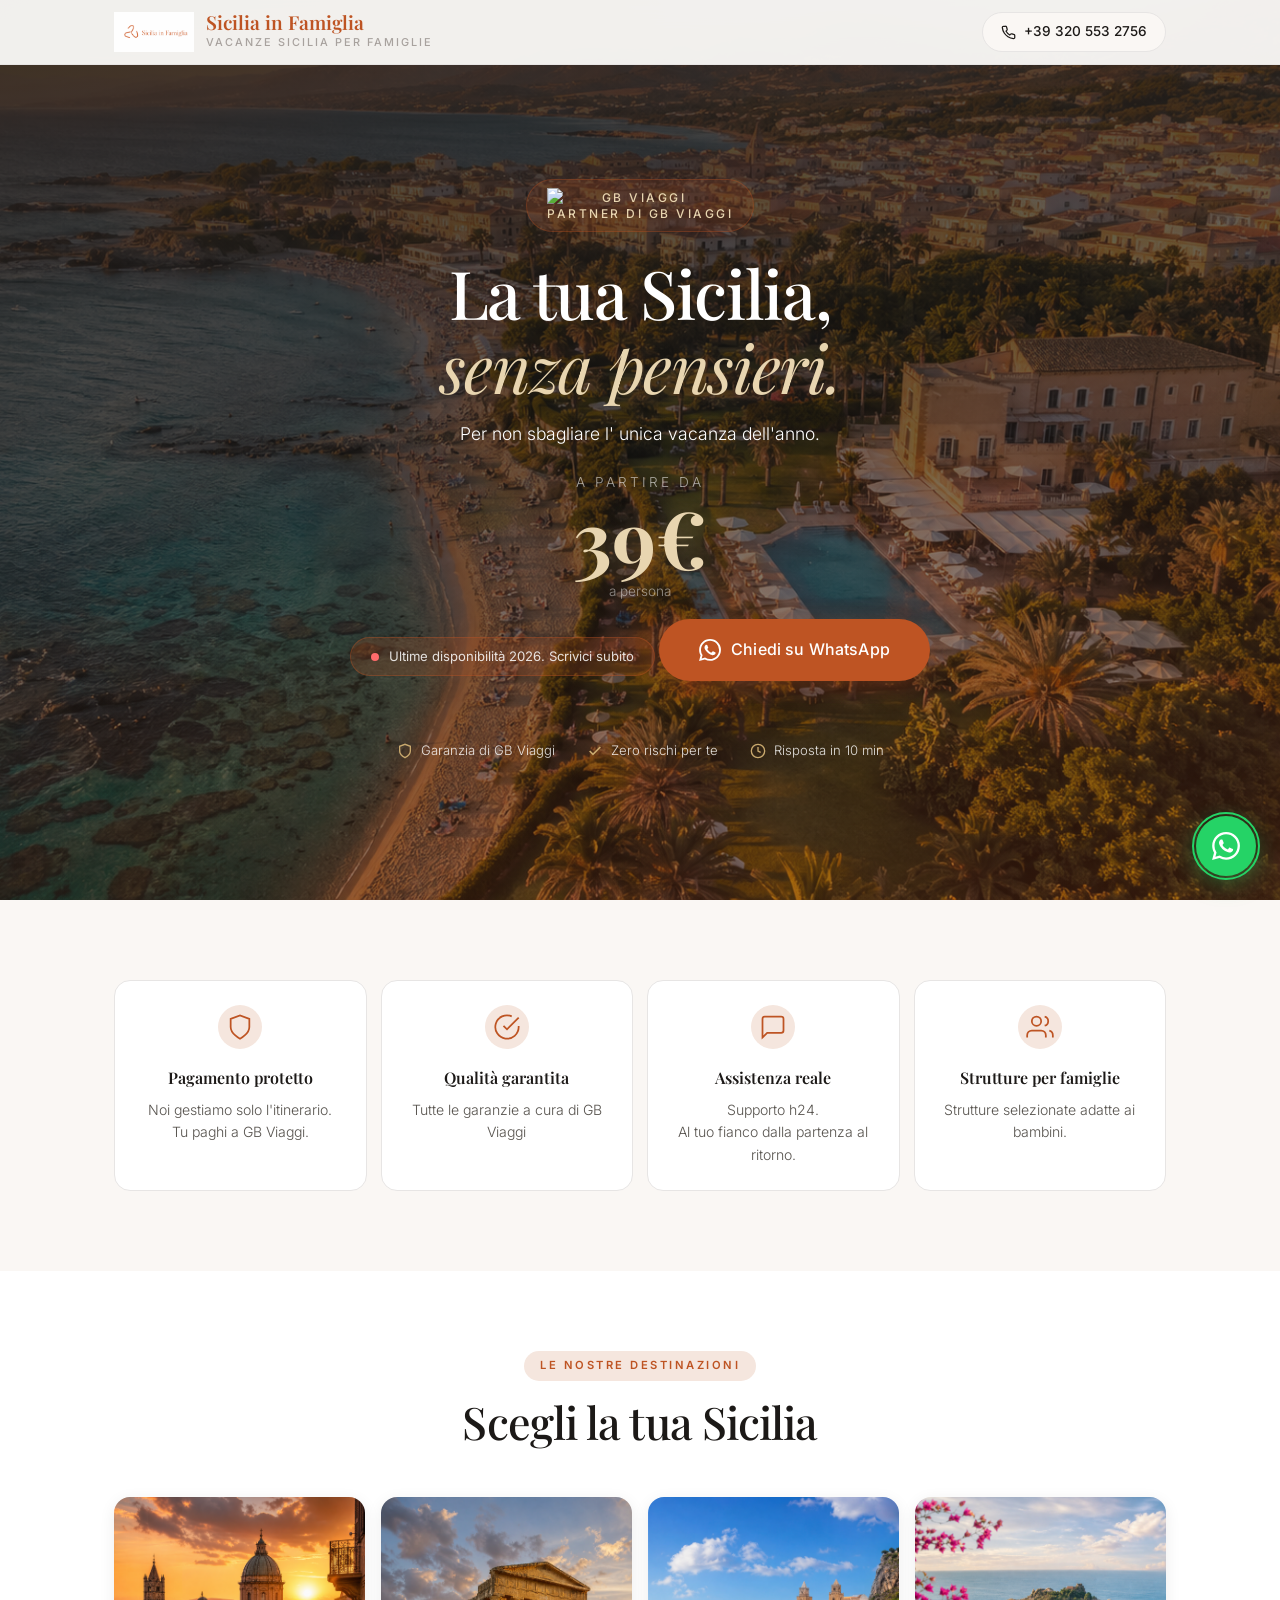
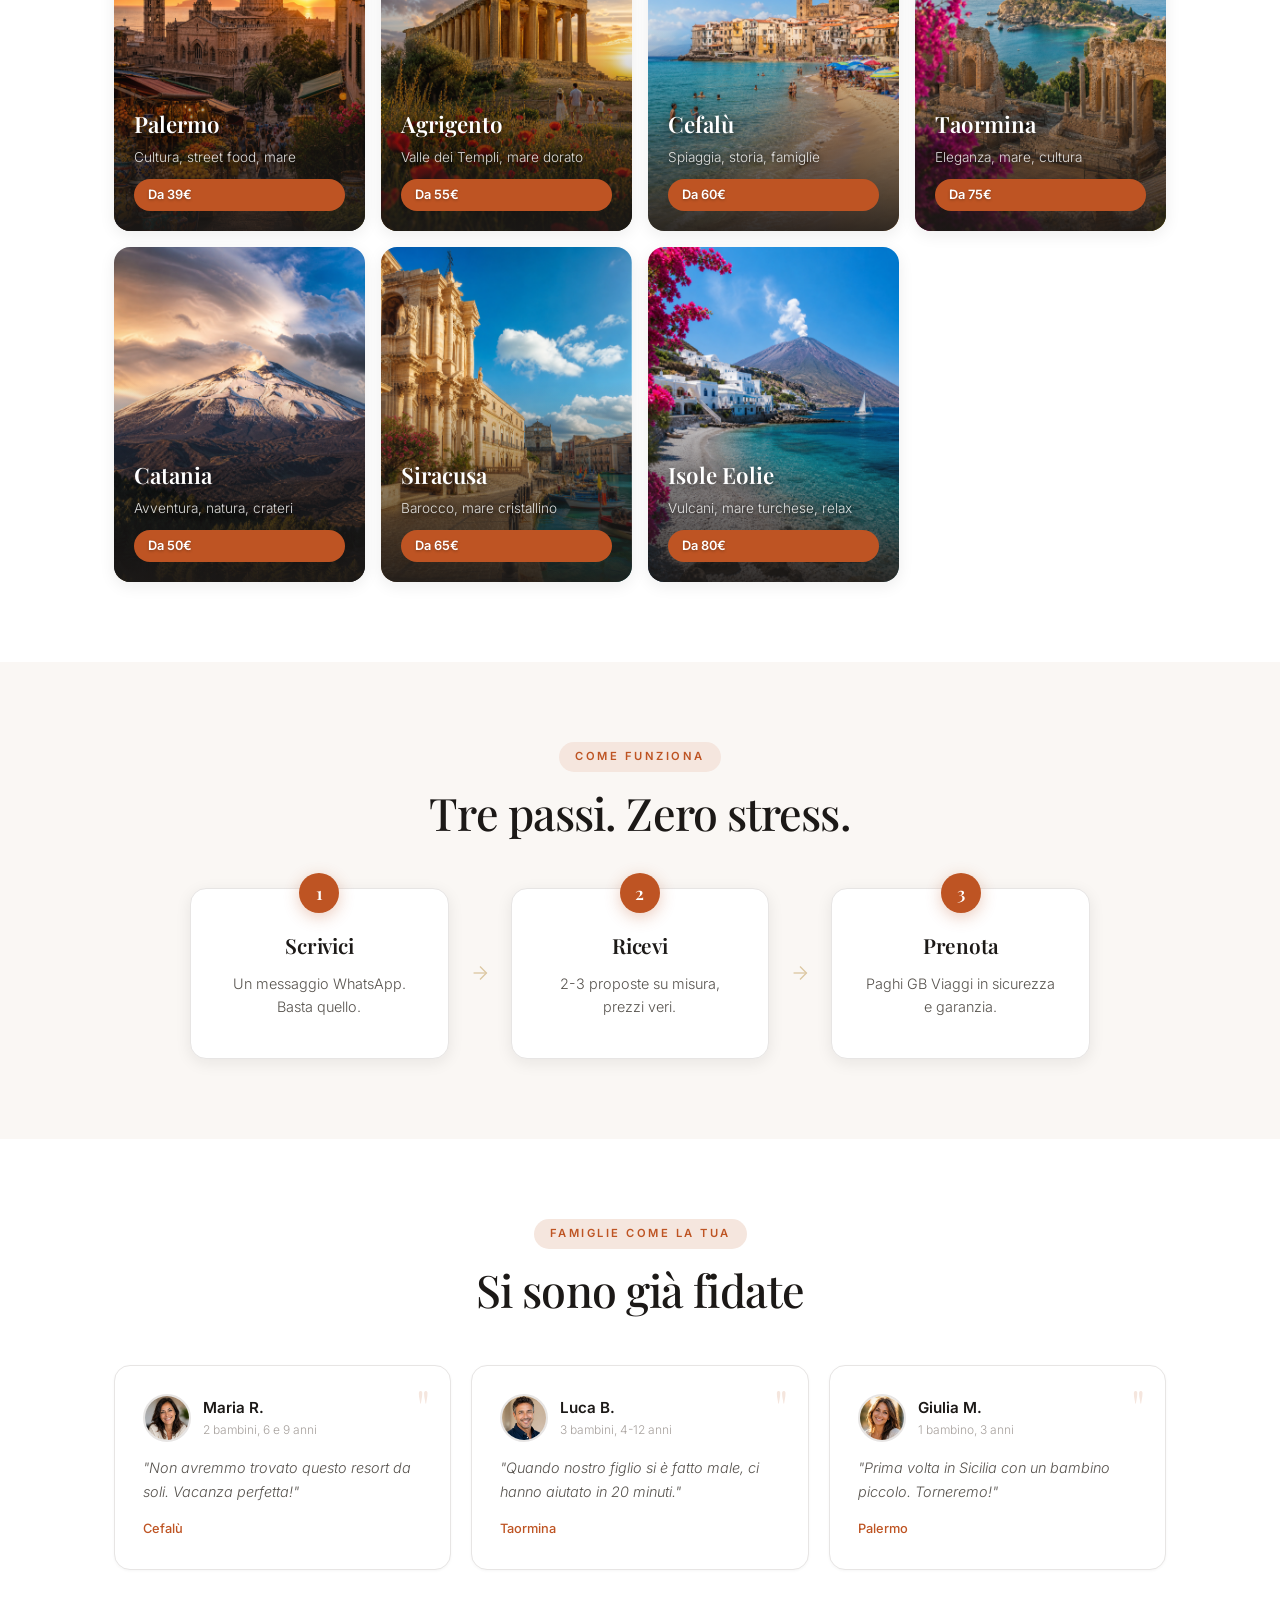
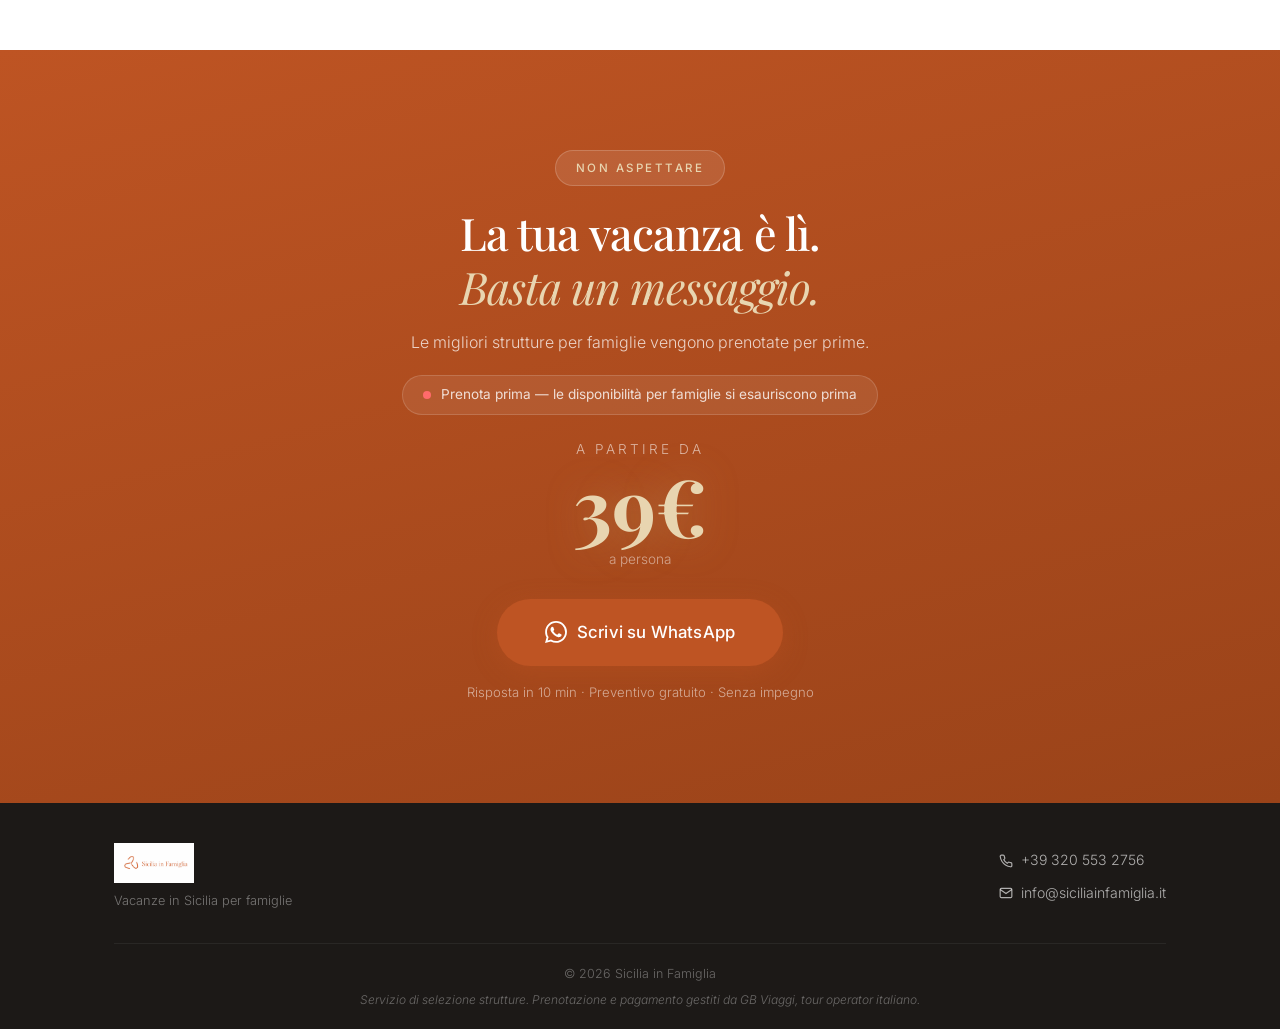
==== commit 36999cdd: "Update index.html" ====
--- a/index.html
+++ b/index.html
@@ -41,7 +41,10 @@
         </div>
         <div class="container">
             <div class="hero-content">
-                <span class="hero-badge glow">PARTNER DI GB VIAGGI</span>
+                <span class="hero-badge glow">
+    <img src="images/icons/logo-gb-viaggi.png" alt="GB Viaggi" style="height:16px;width:auto;vertical-align:middle;margin-right:8px;">
+    PARTNER DI GB VIAGGI
+</span>
                 <h1 class="hero-title">
                     La tua Sicilia,<br>
                     <em>senza pensieri.</em>
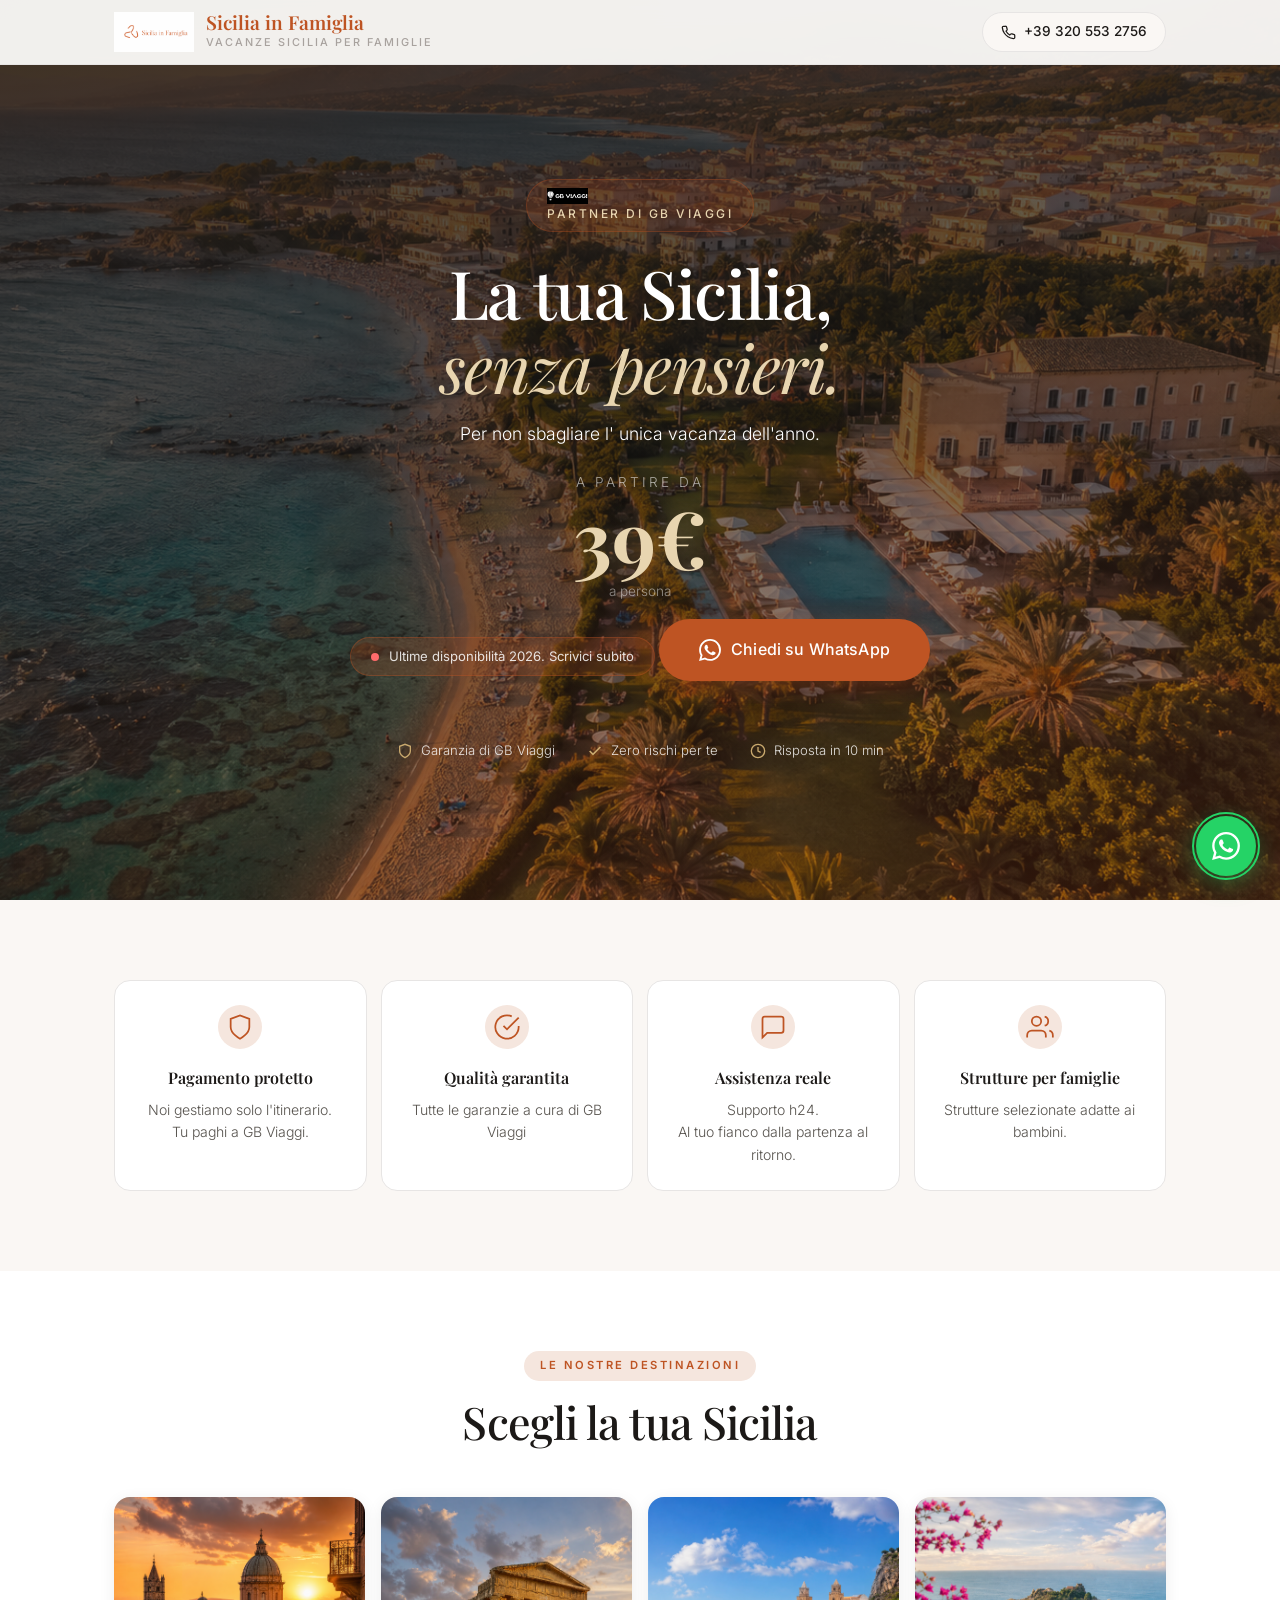
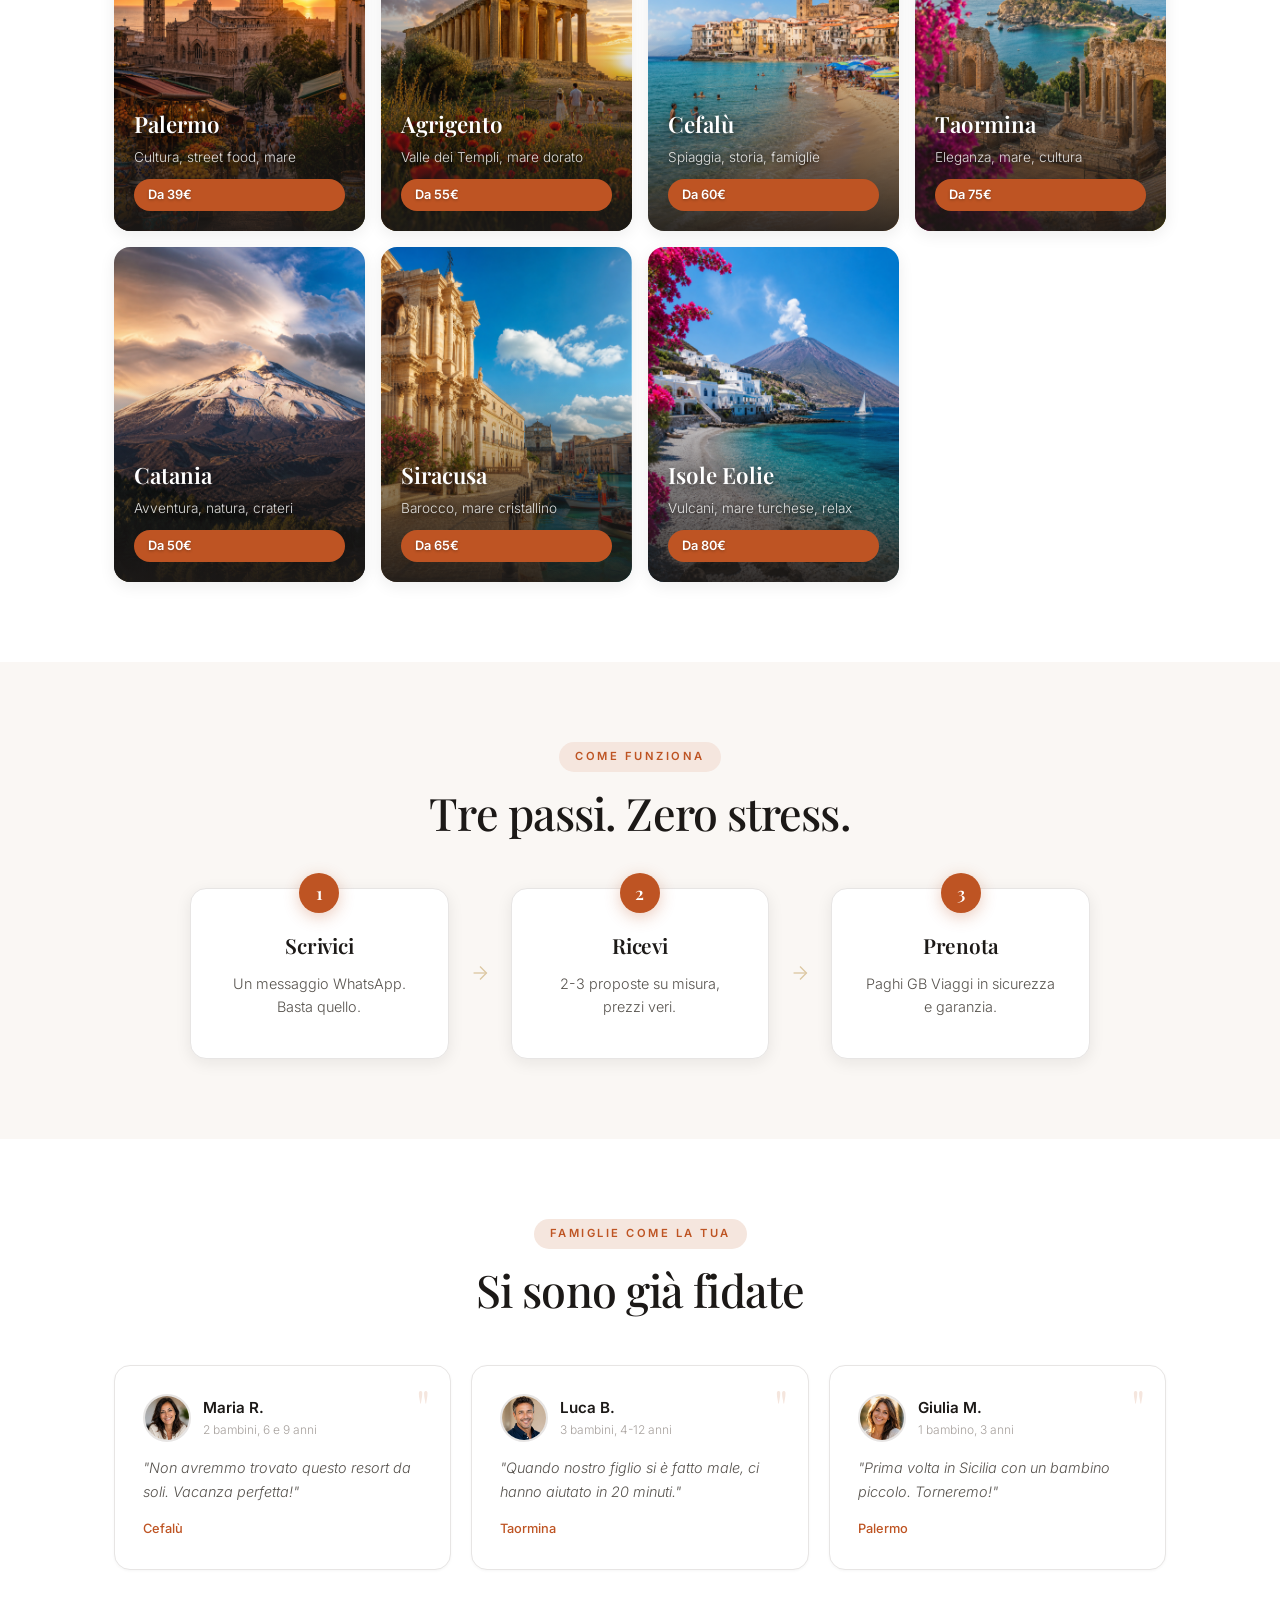
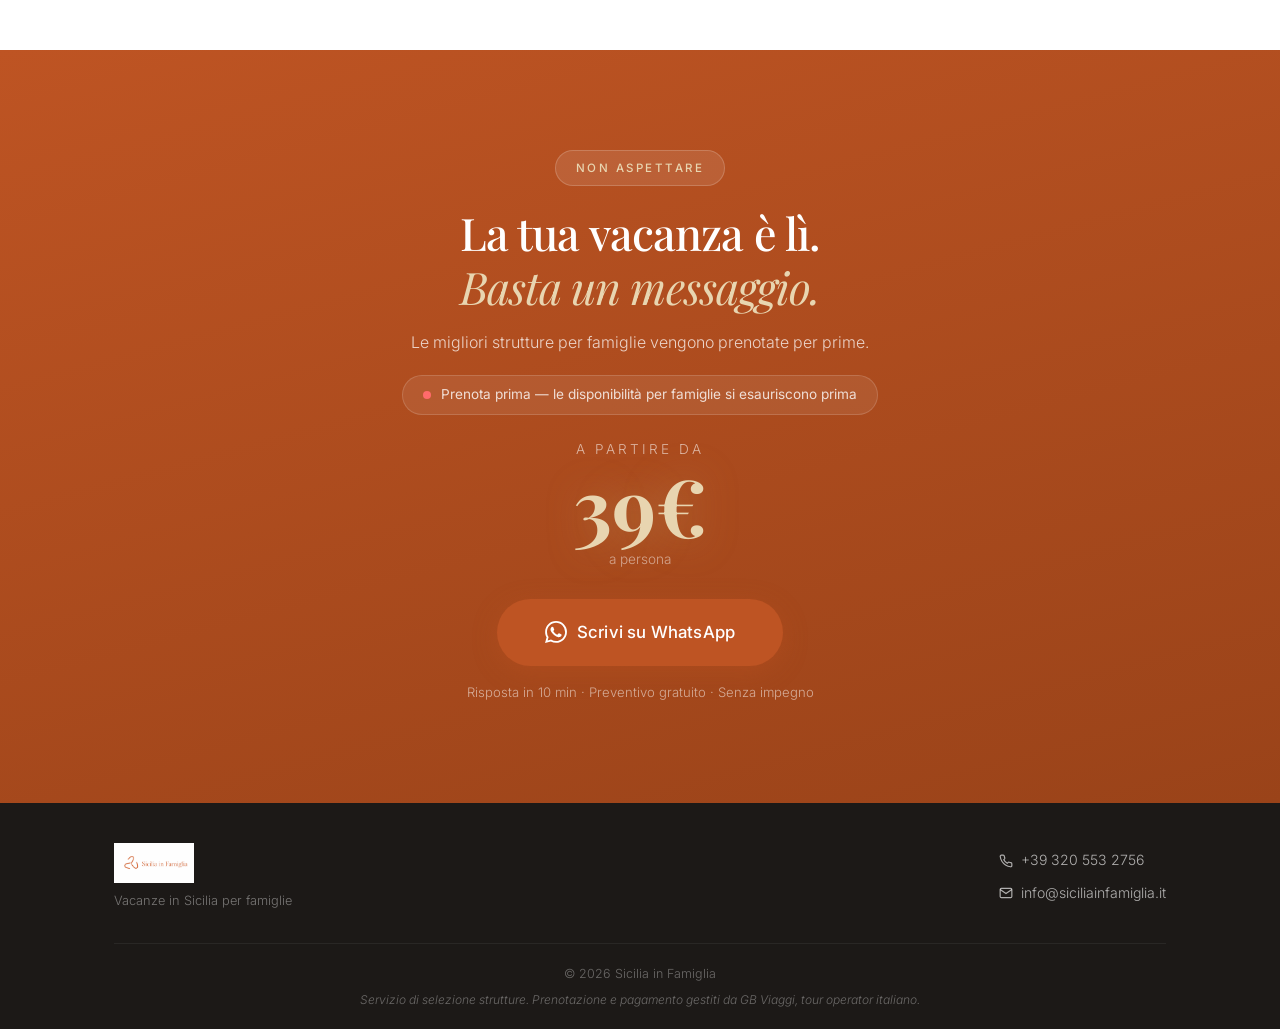
==== commit 910caf16: "Update index.html" ====
--- a/index.html
+++ b/index.html
@@ -42,7 +42,7 @@
         <div class="container">
             <div class="hero-content">
                 <span class="hero-badge glow">
-    <img src="images/icons/logo-gb-viaggi.png" alt="GB Viaggi" style="height:16px;width:auto;vertical-align:middle;margin-right:8px;">
+    <img src="images/icons/logo-gb-viaggi.jpg" alt="GB Viaggi" style="height:16px;width:auto;vertical-align:middle;margin-right:8px;">
     PARTNER DI GB VIAGGI
 </span>
                 <h1 class="hero-title">
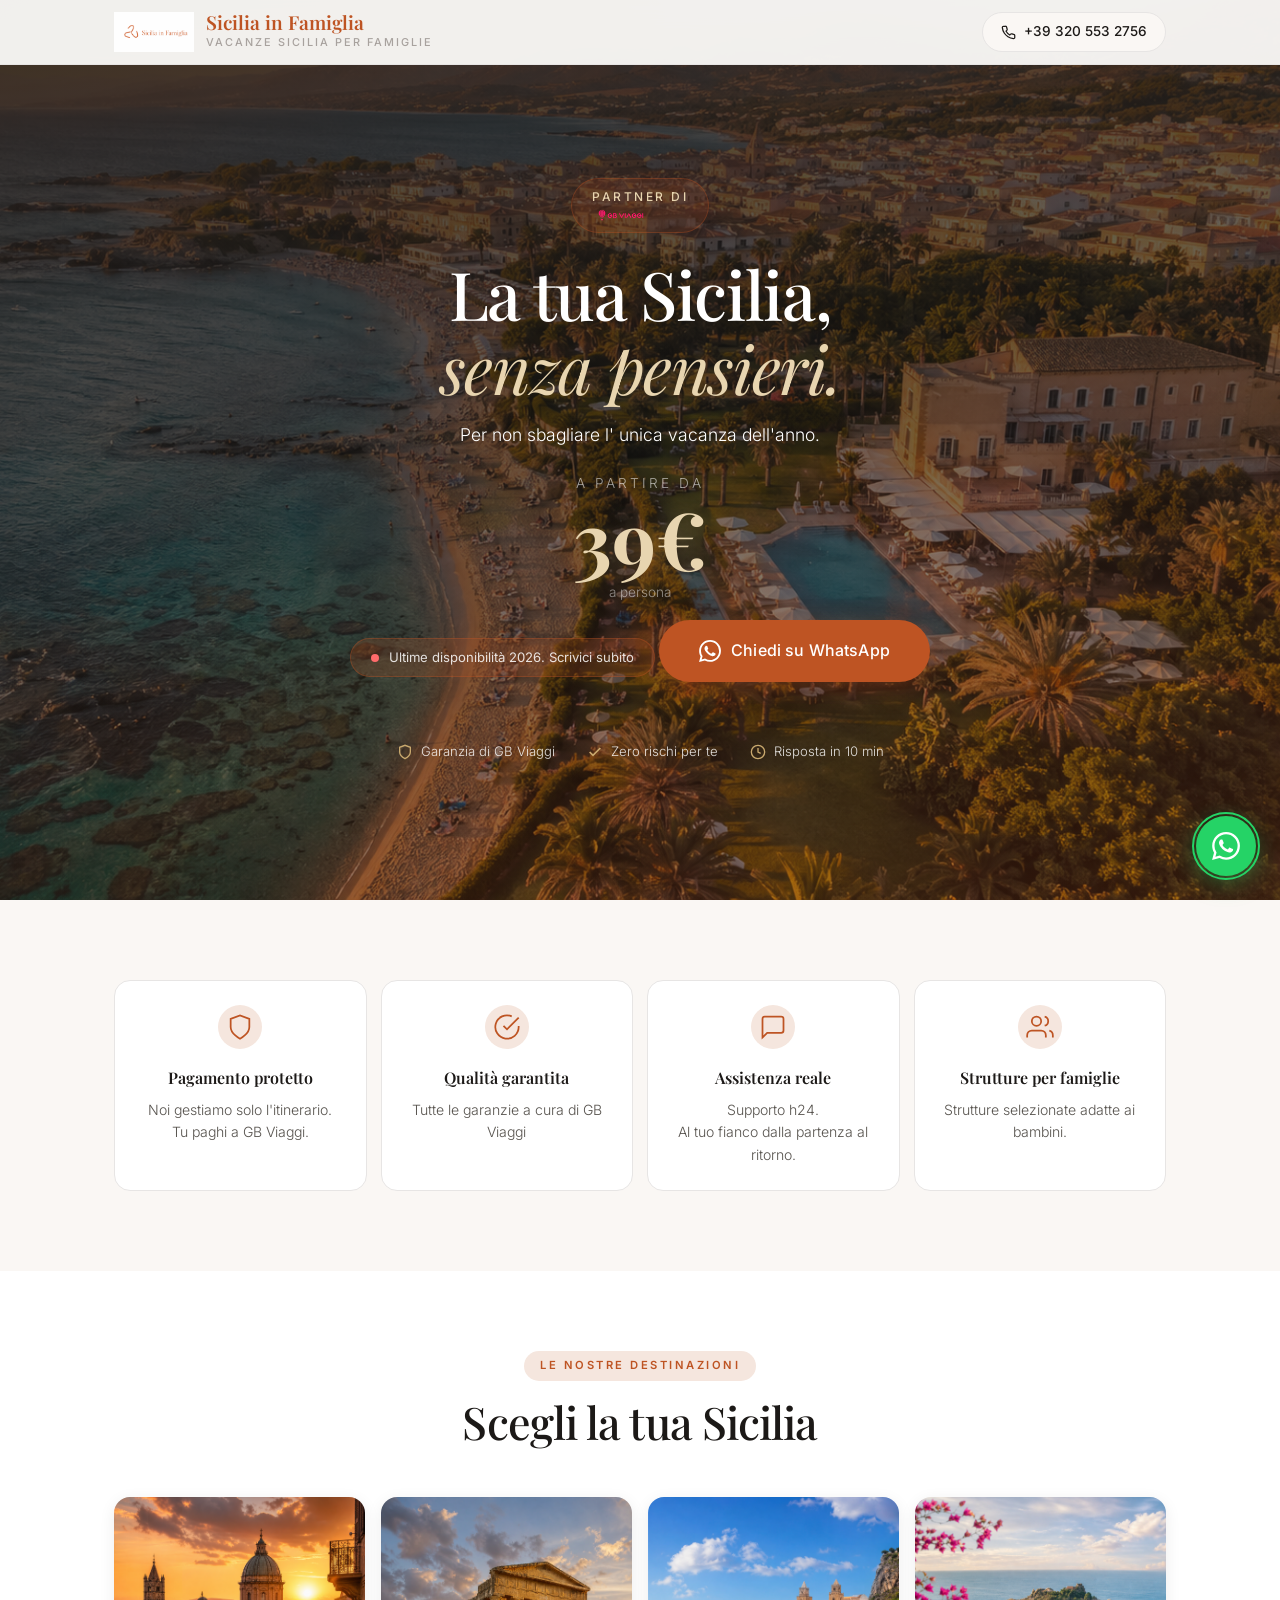
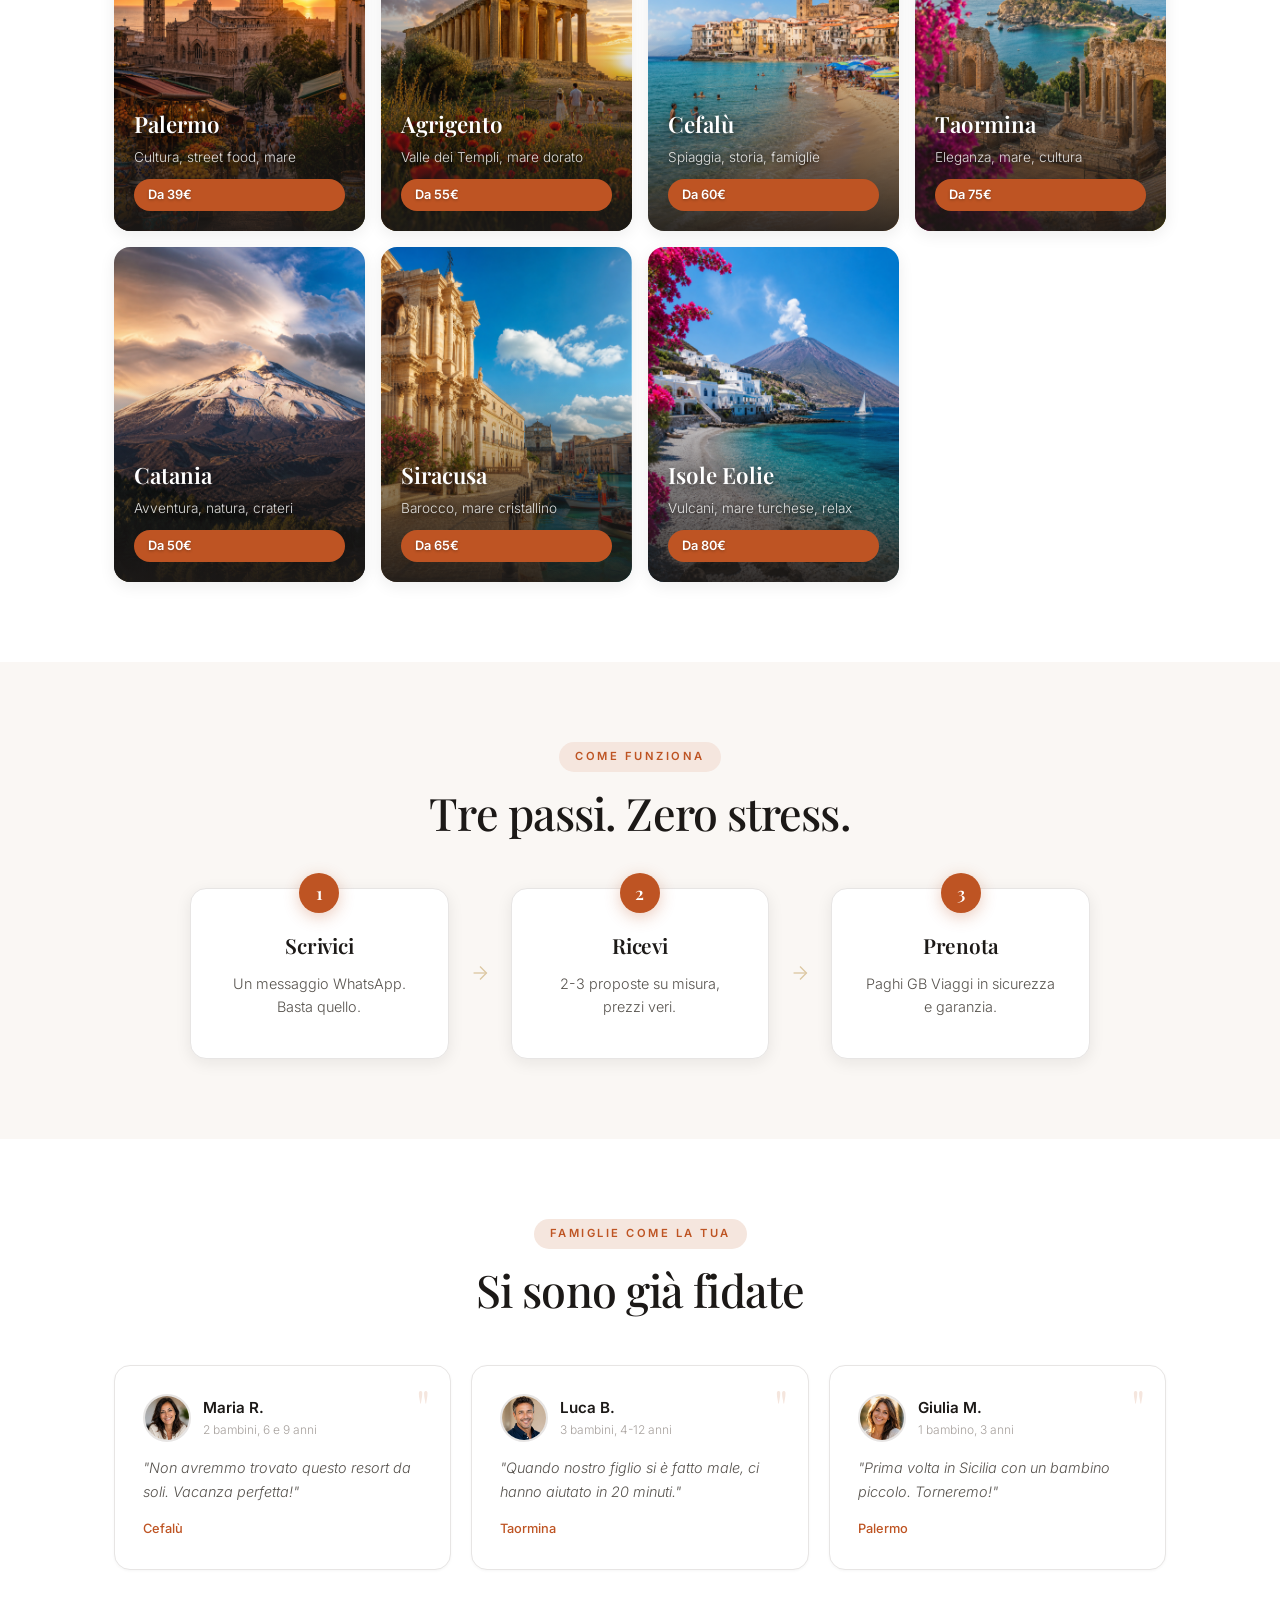
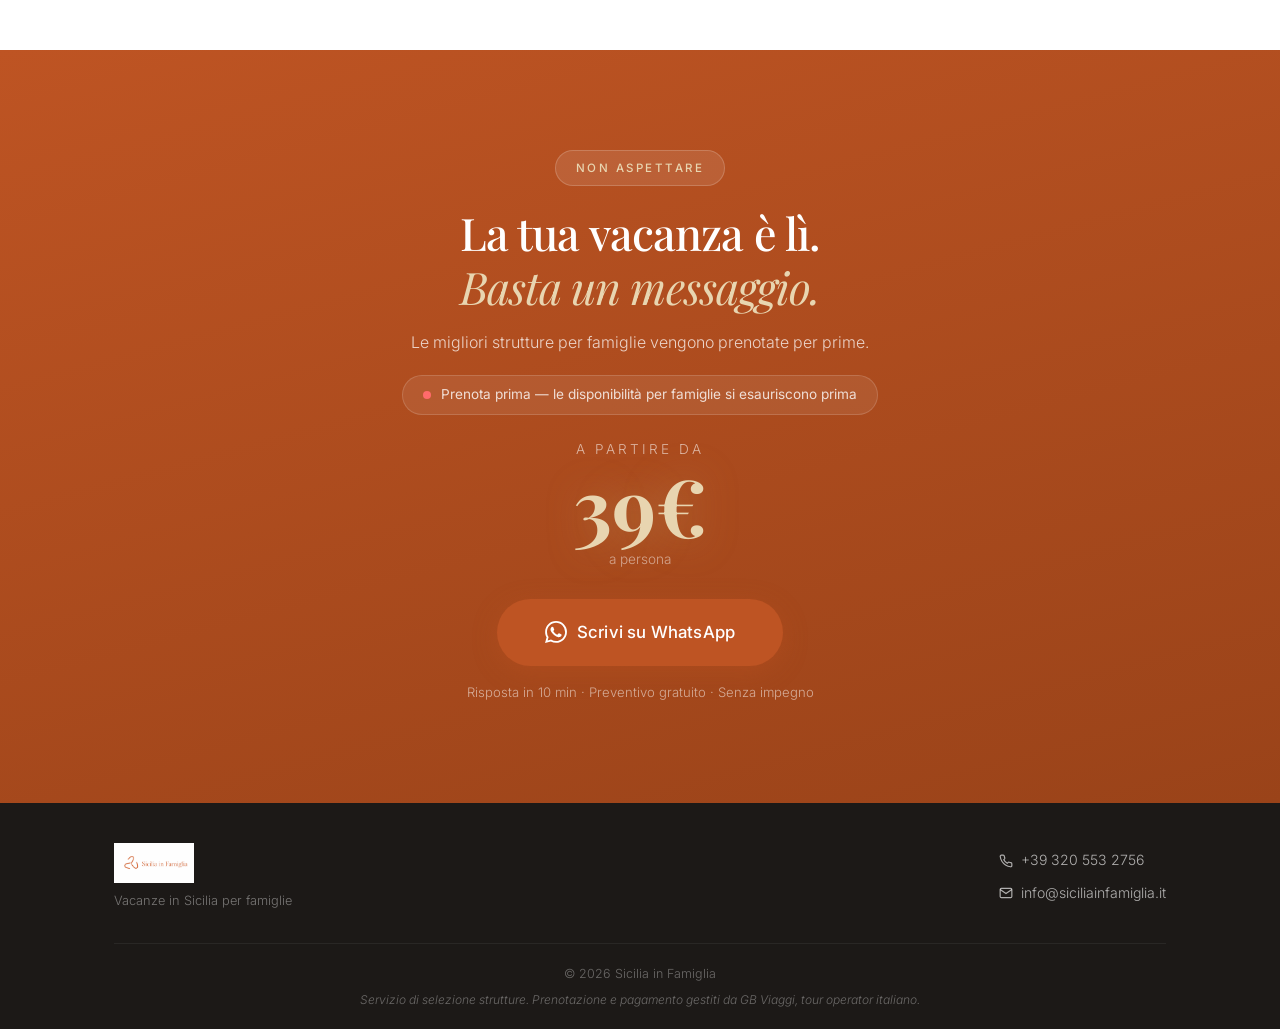
==== commit 981b7dd7: "Update index.html" ====
--- a/index.html
+++ b/index.html
@@ -41,9 +41,9 @@
         </div>
         <div class="container">
             <div class="hero-content">
-                <span class="hero-badge glow">
-    <img src="images/icons/logo-gb-viaggi.jpg" alt="GB Viaggi" style="height:16px;width:auto;vertical-align:middle;margin-right:8px;">
-    PARTNER DI GB VIAGGI
+              <span class="hero-badge glow">
+    PARTNER DI
+    <img src="images/icons/logo-gb-viaggi.png" alt="GB Viaggi" style="height:18px;width:auto;vertical-align:middle;margin-left:6px;">
 </span>
                 <h1 class="hero-title">
                     La tua Sicilia,<br>
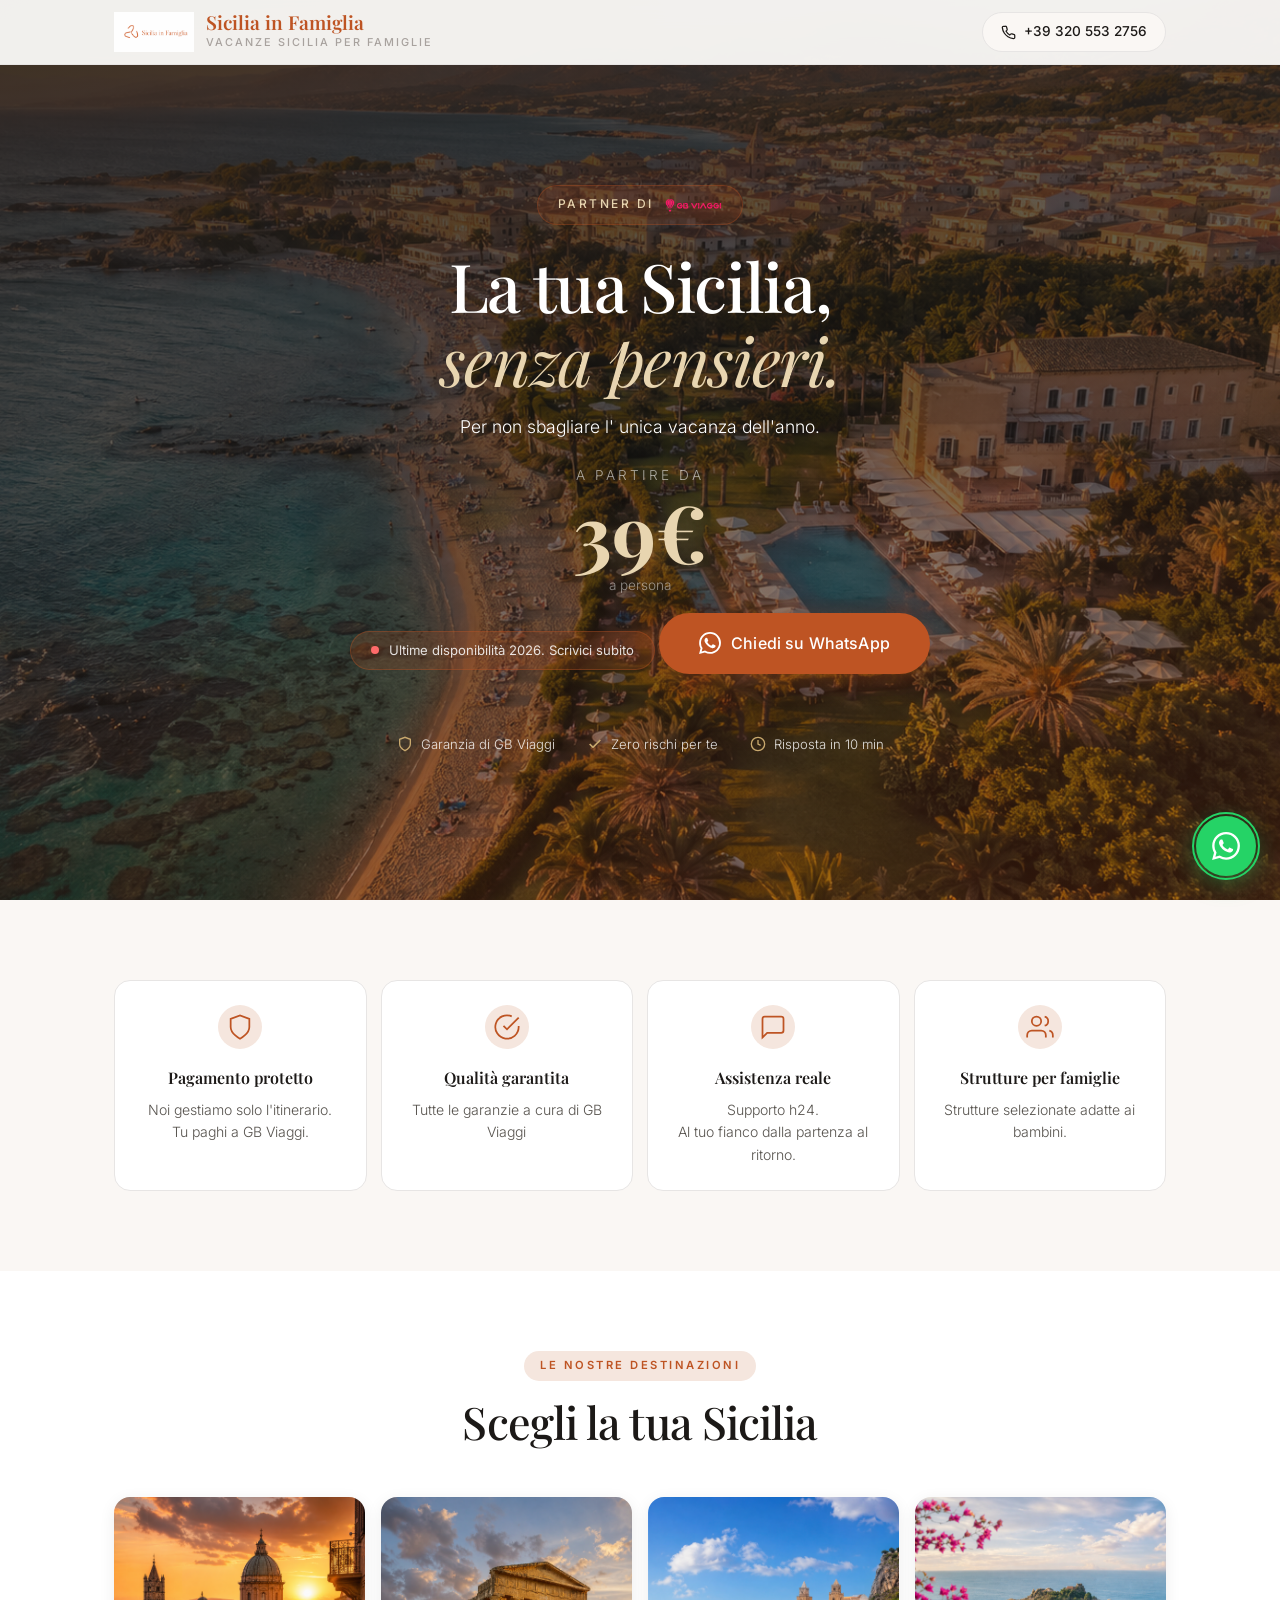
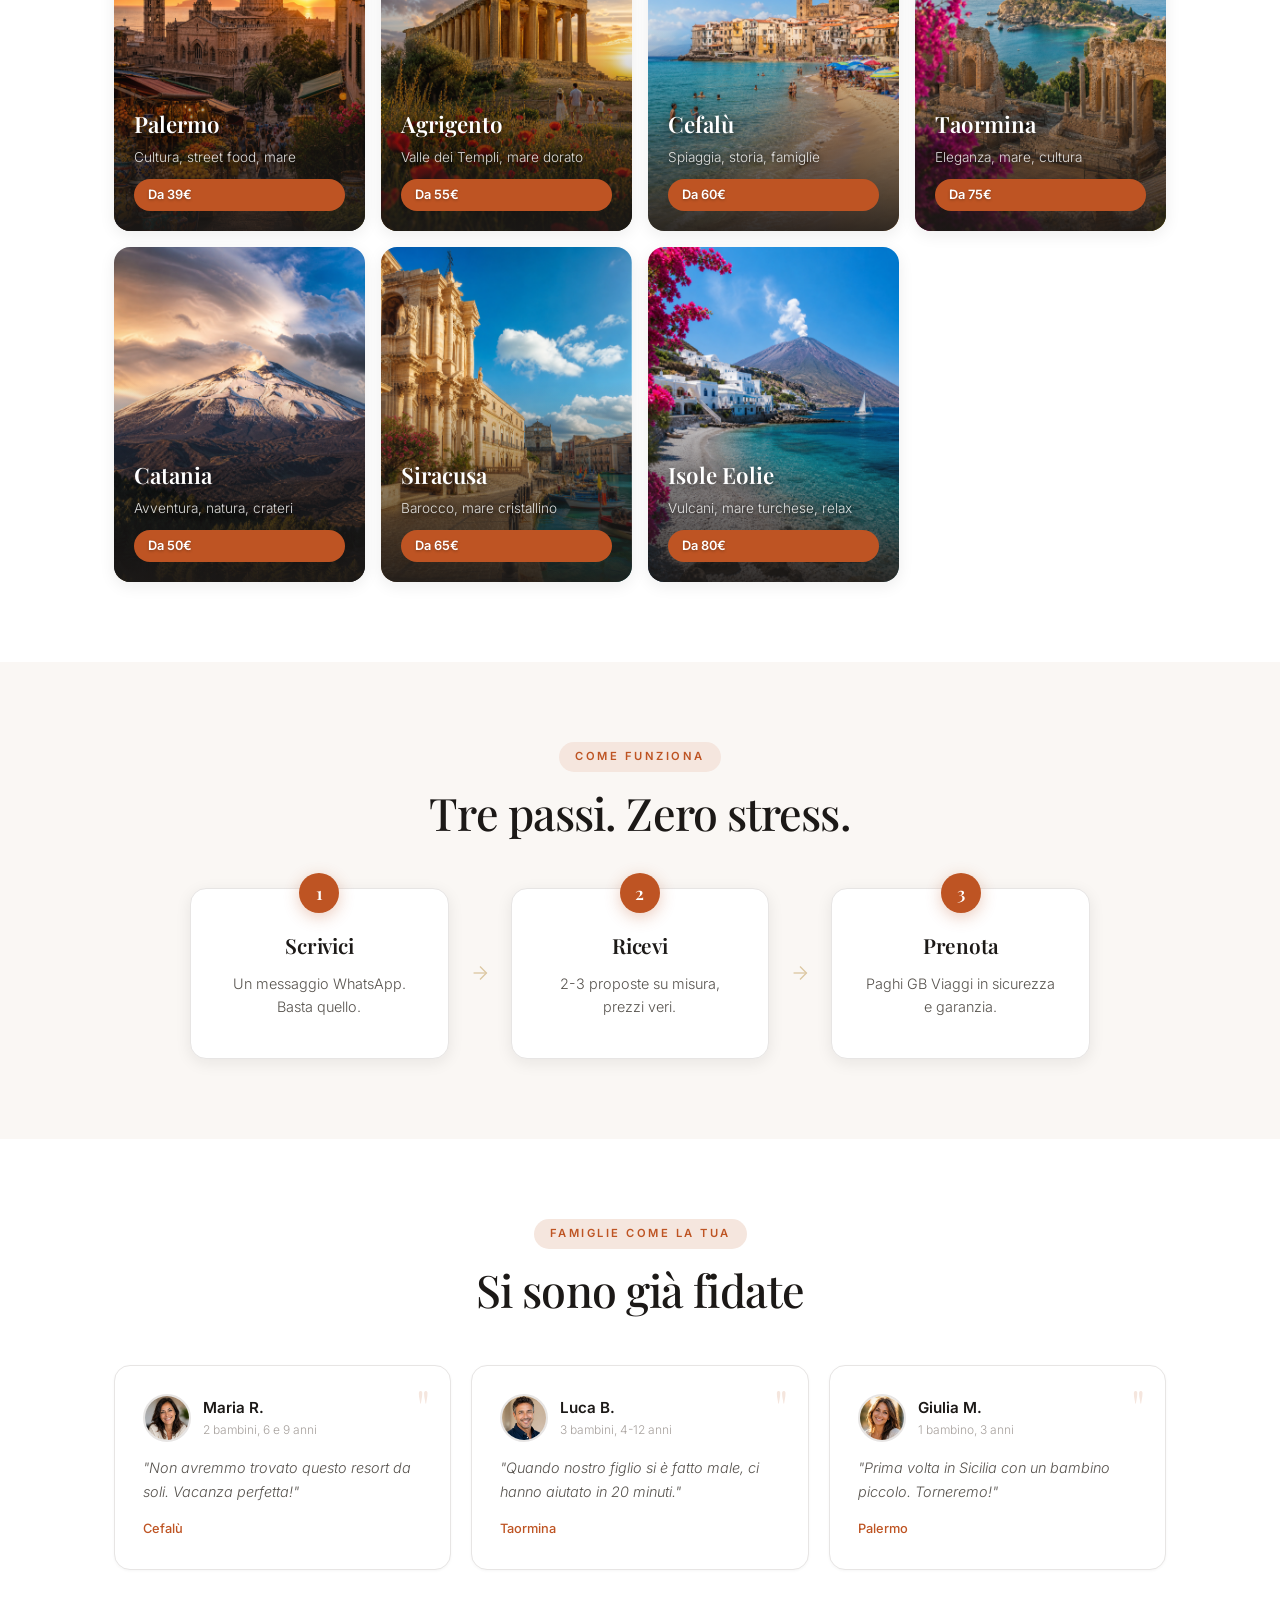
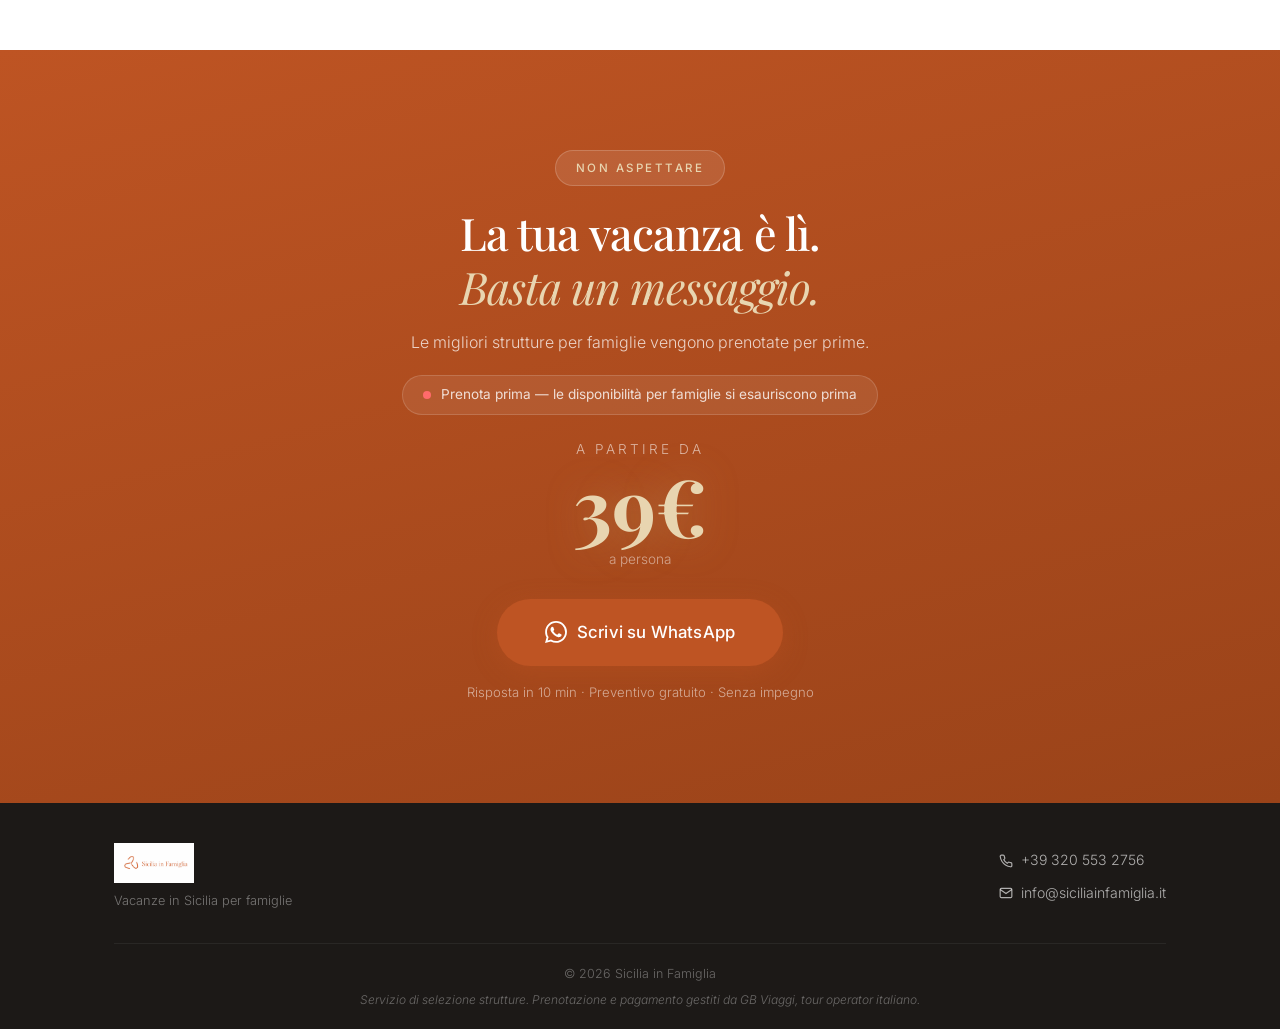
==== commit e0e781f6: "Update index.html" ====
--- a/index.html
+++ b/index.html
@@ -41,10 +41,7 @@
         </div>
         <div class="container">
             <div class="hero-content">
-              <span class="hero-badge glow">
-    PARTNER DI
-    <img src="images/icons/logo-gb-viaggi.png" alt="GB Viaggi" style="height:18px;width:auto;vertical-align:middle;margin-left:6px;">
-</span>
+              <span class="hero-badge glow">PARTNER DI <img src="images/icons/logo-gb-viaggi.png" alt="GB Viaggi" style="height:22px;width:auto;vertical-align:middle;margin-left:6px;display:inline;"></span>
                 <h1 class="hero-title">
                     La tua Sicilia,<br>
                     <em>senza pensieri.</em>
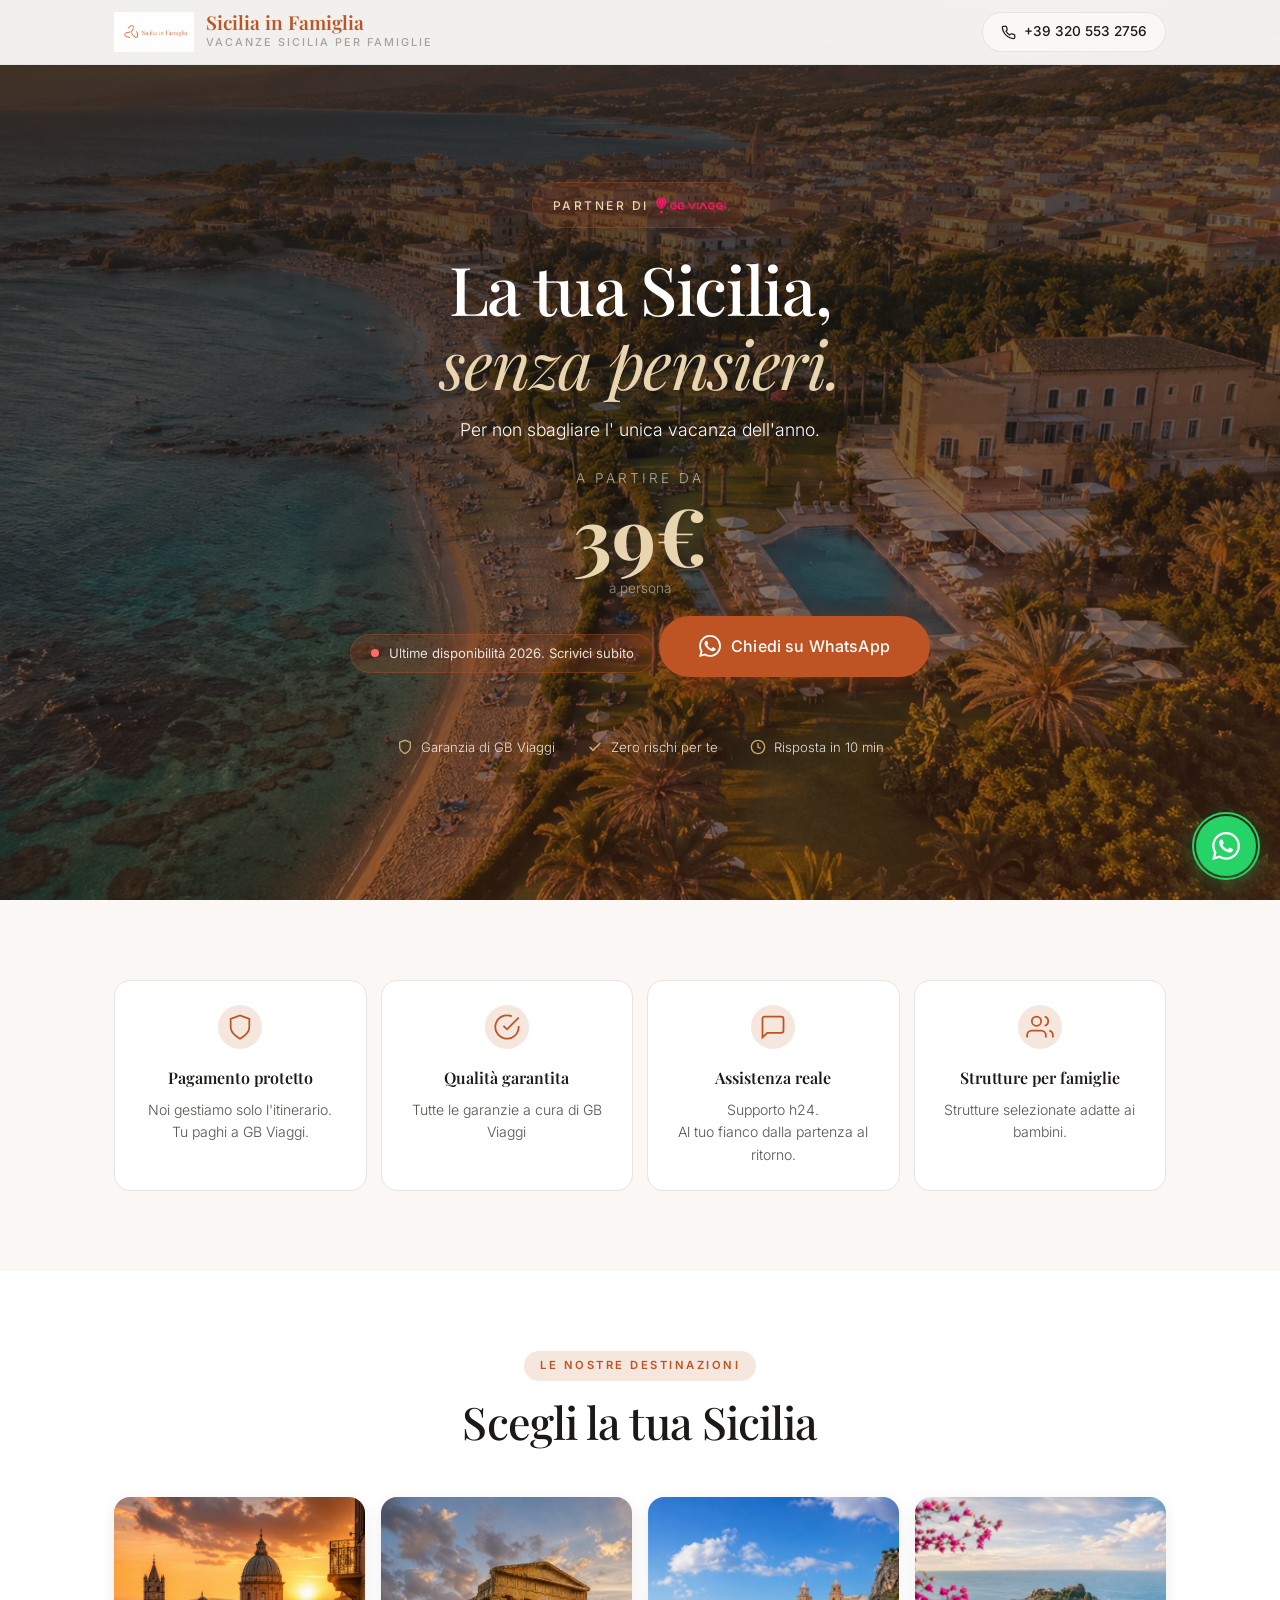
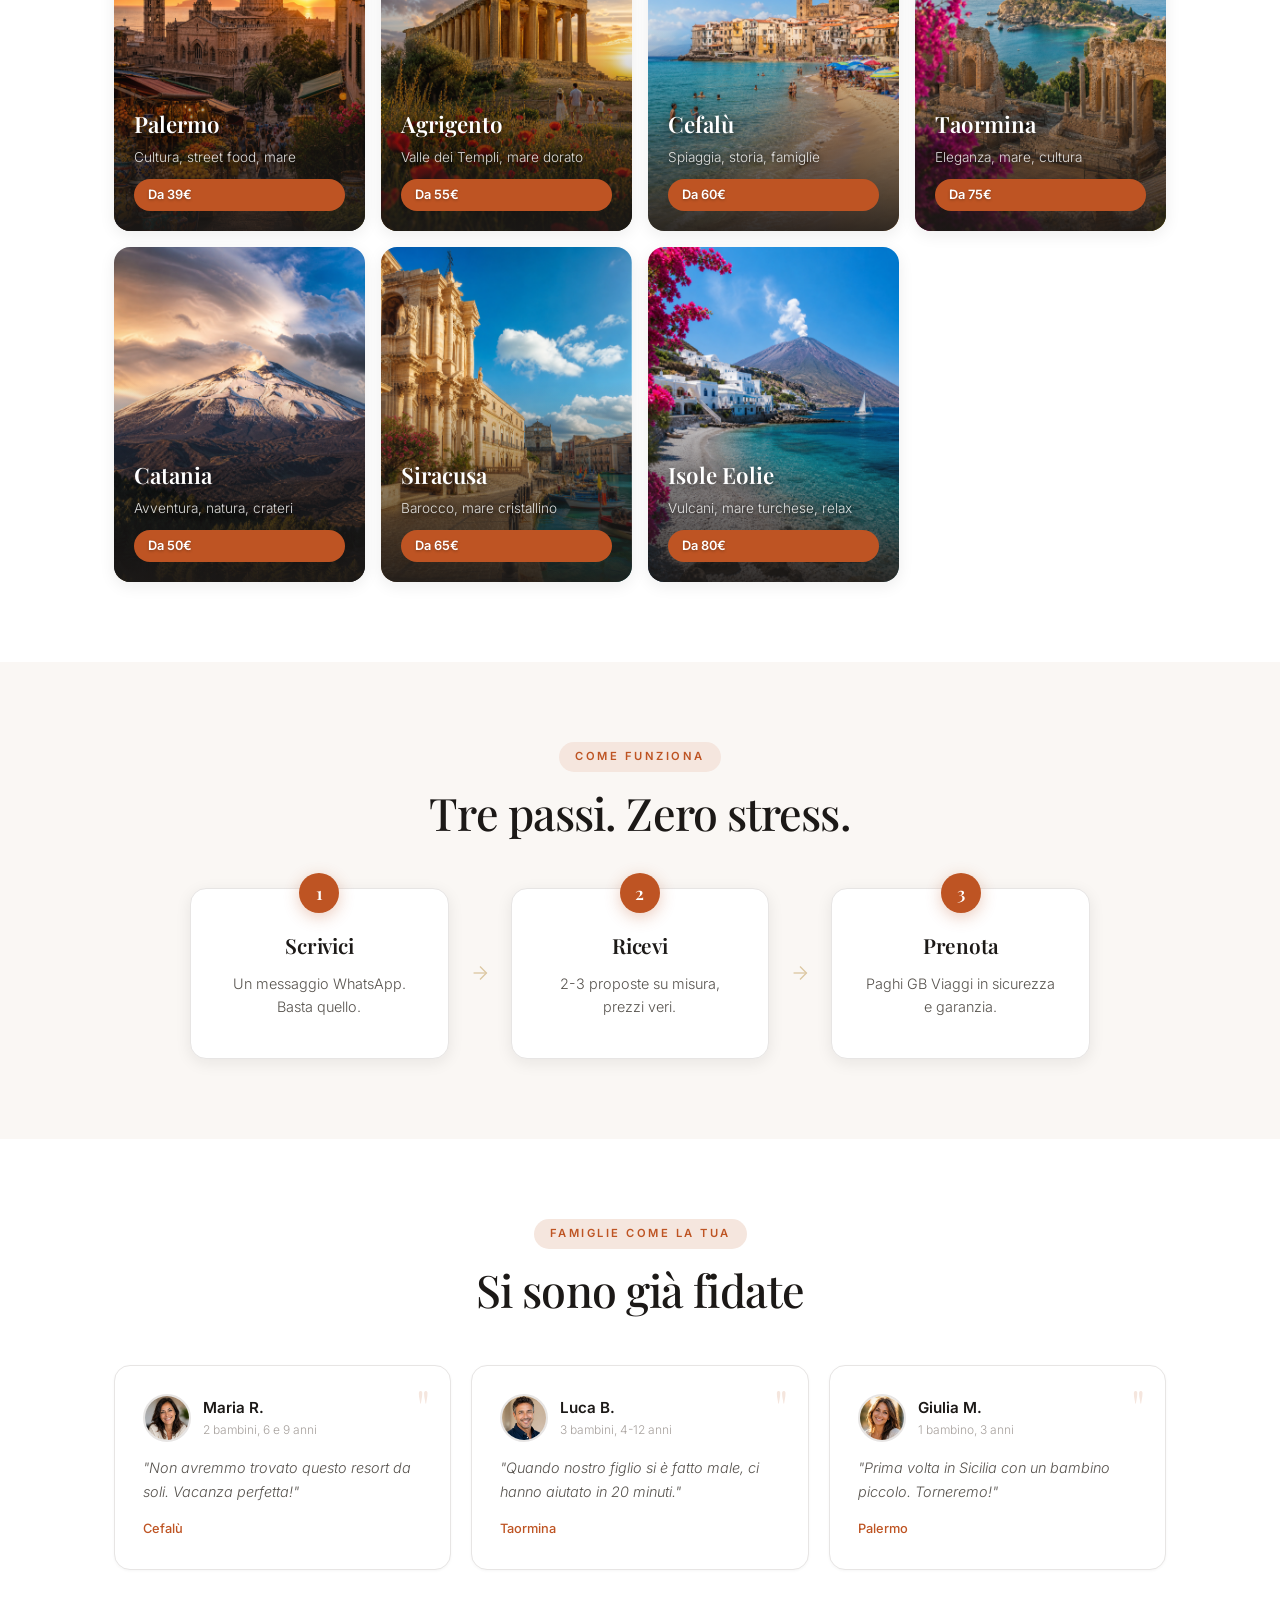
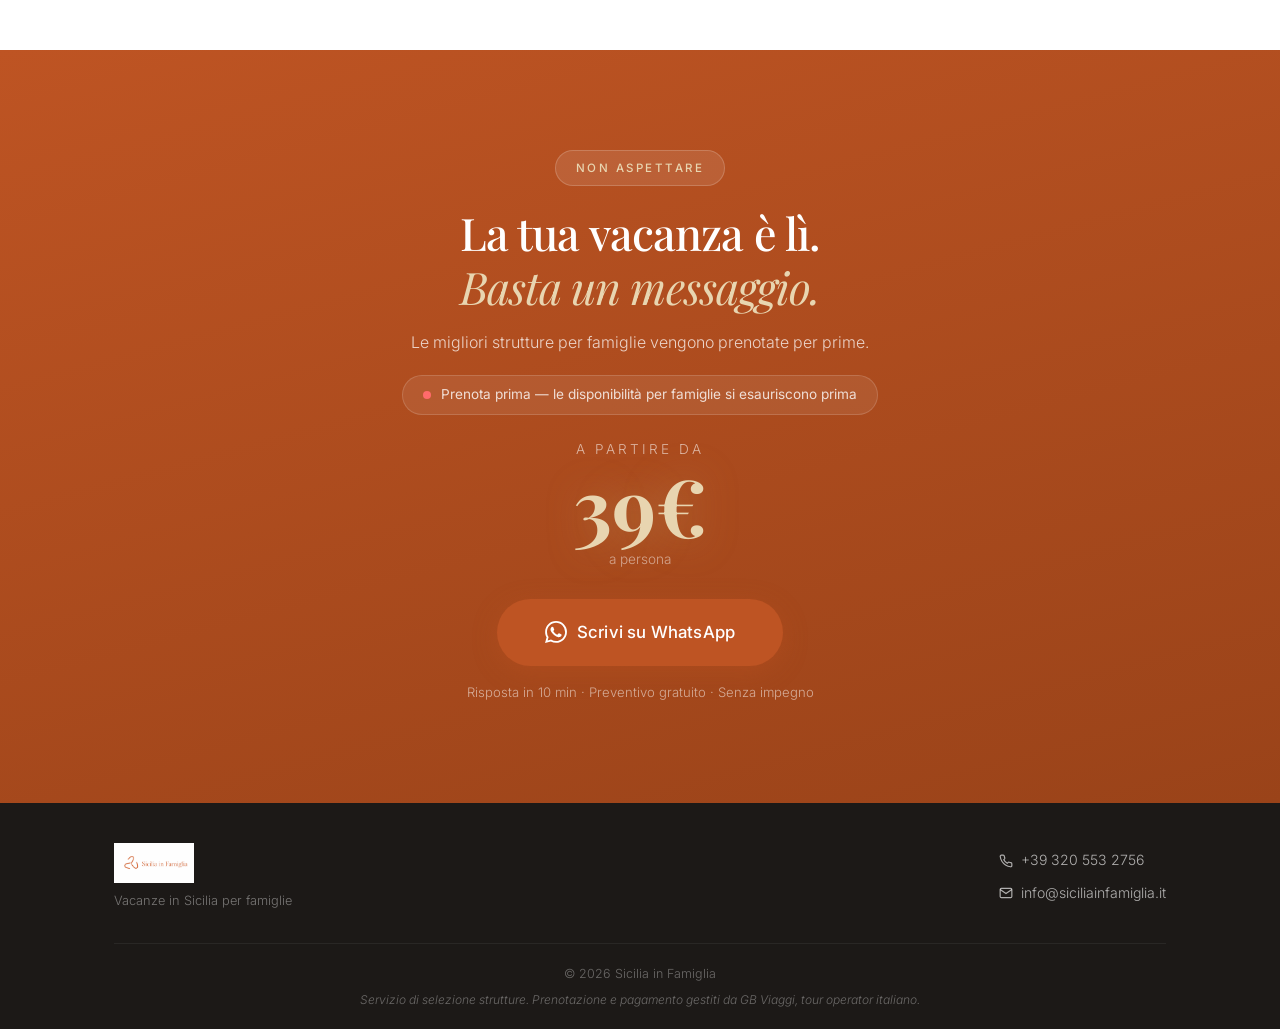
==== commit 08c6973b: "Update index.html" ====
--- a/index.html
+++ b/index.html
@@ -41,7 +41,7 @@
         </div>
         <div class="container">
             <div class="hero-content">
-              <span class="hero-badge glow">PARTNER DI <img src="images/icons/logo-gb-viaggi.png" alt="GB Viaggi" style="height:22px;width:auto;vertical-align:middle;margin-left:6px;display:inline;"></span>
+              <span class="hero-badge glow">PARTNER DI <img src="images/icons/logo-gb-viaggi.png" alt="GB Viaggi" style="height:28px;width:auto;vertical-align:middle;margin-left:6px;display:inline;"></span>
                 <h1 class="hero-title">
                     La tua Sicilia,<br>
                     <em>senza pensieri.</em>
--- a/css/style.css
+++ b/css/style.css
@@ -132,7 +132,8 @@
 .hero-content { position:relative; z-index:2; text-align:center; max-width:720px; margin:0 auto; animation:fadeInUp 1.2s ease forwards; }
 
 .hero-badge {
-    display:inline-block;
+    display: inline-flex;
+align-items: center;
     padding:8px 20px;
     background:rgba(190,84,35,0.15);
     border:1px solid rgba(190,84,35,0.3);
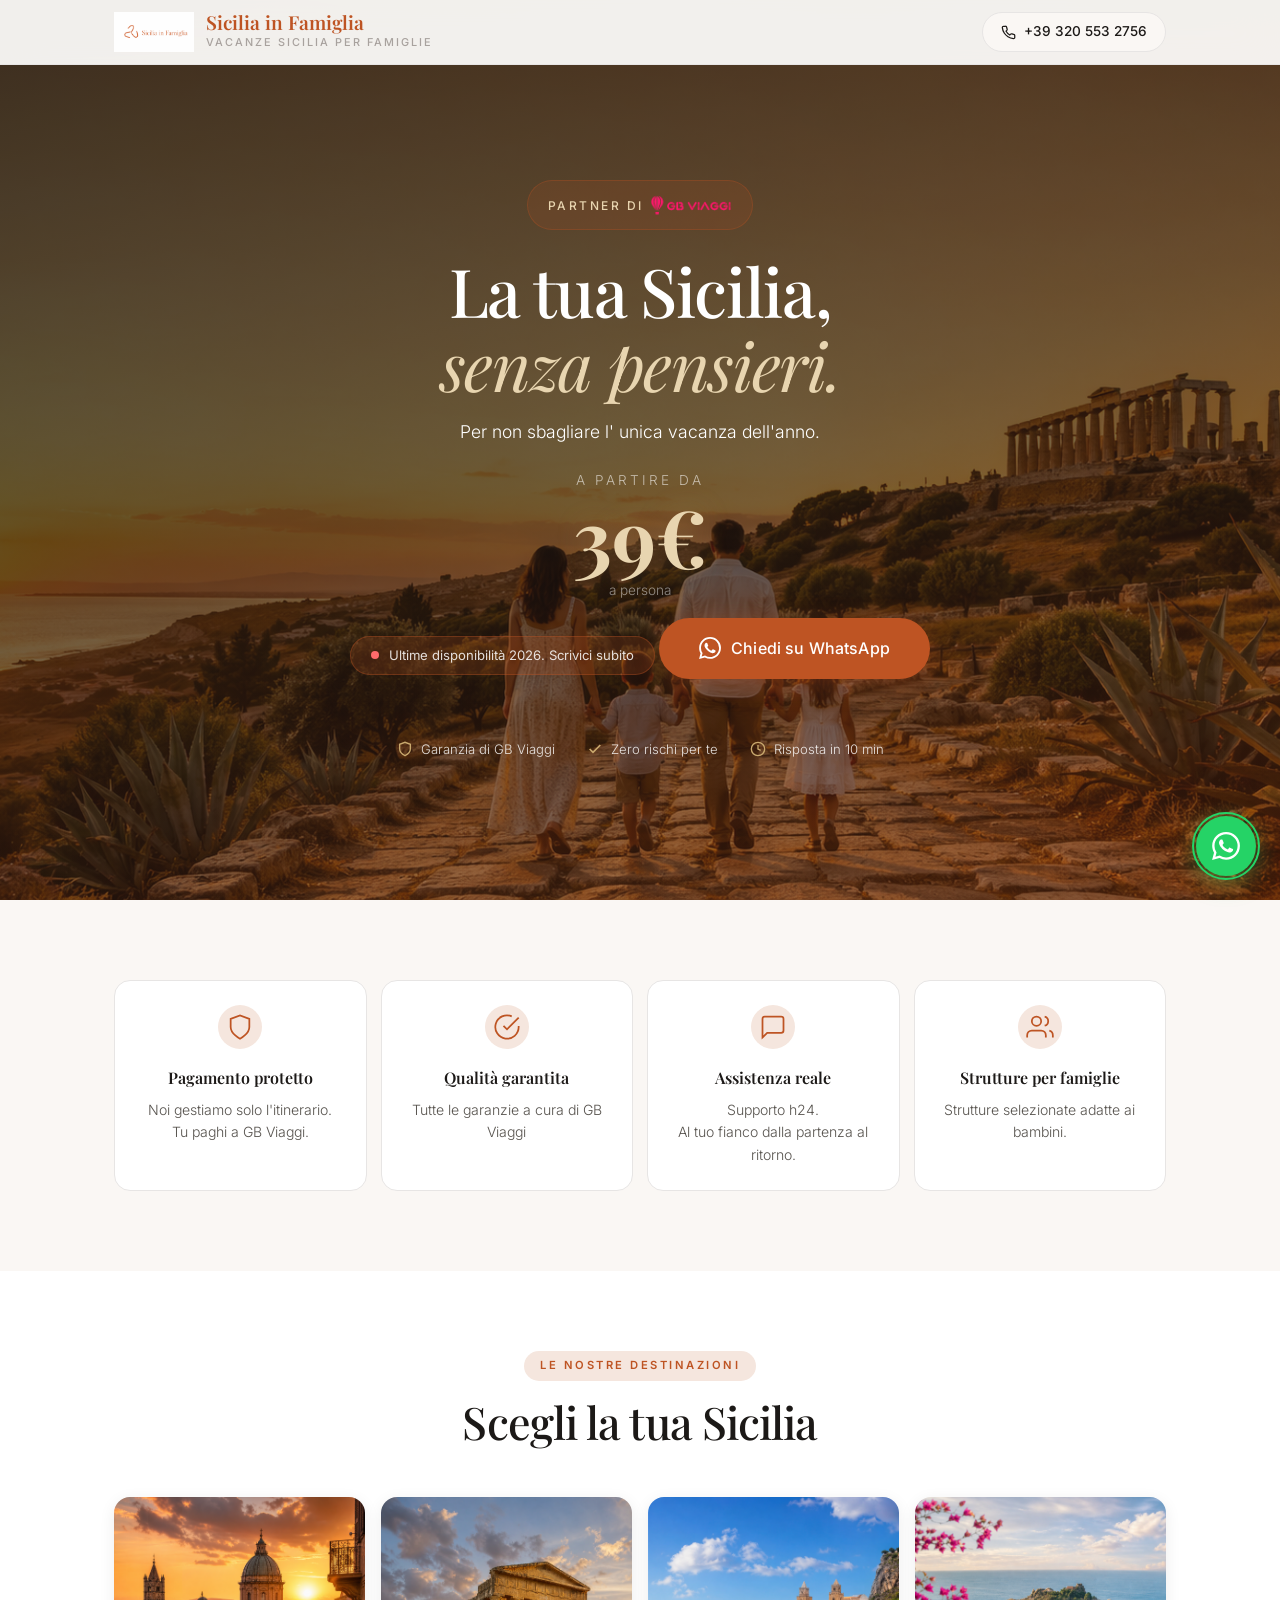
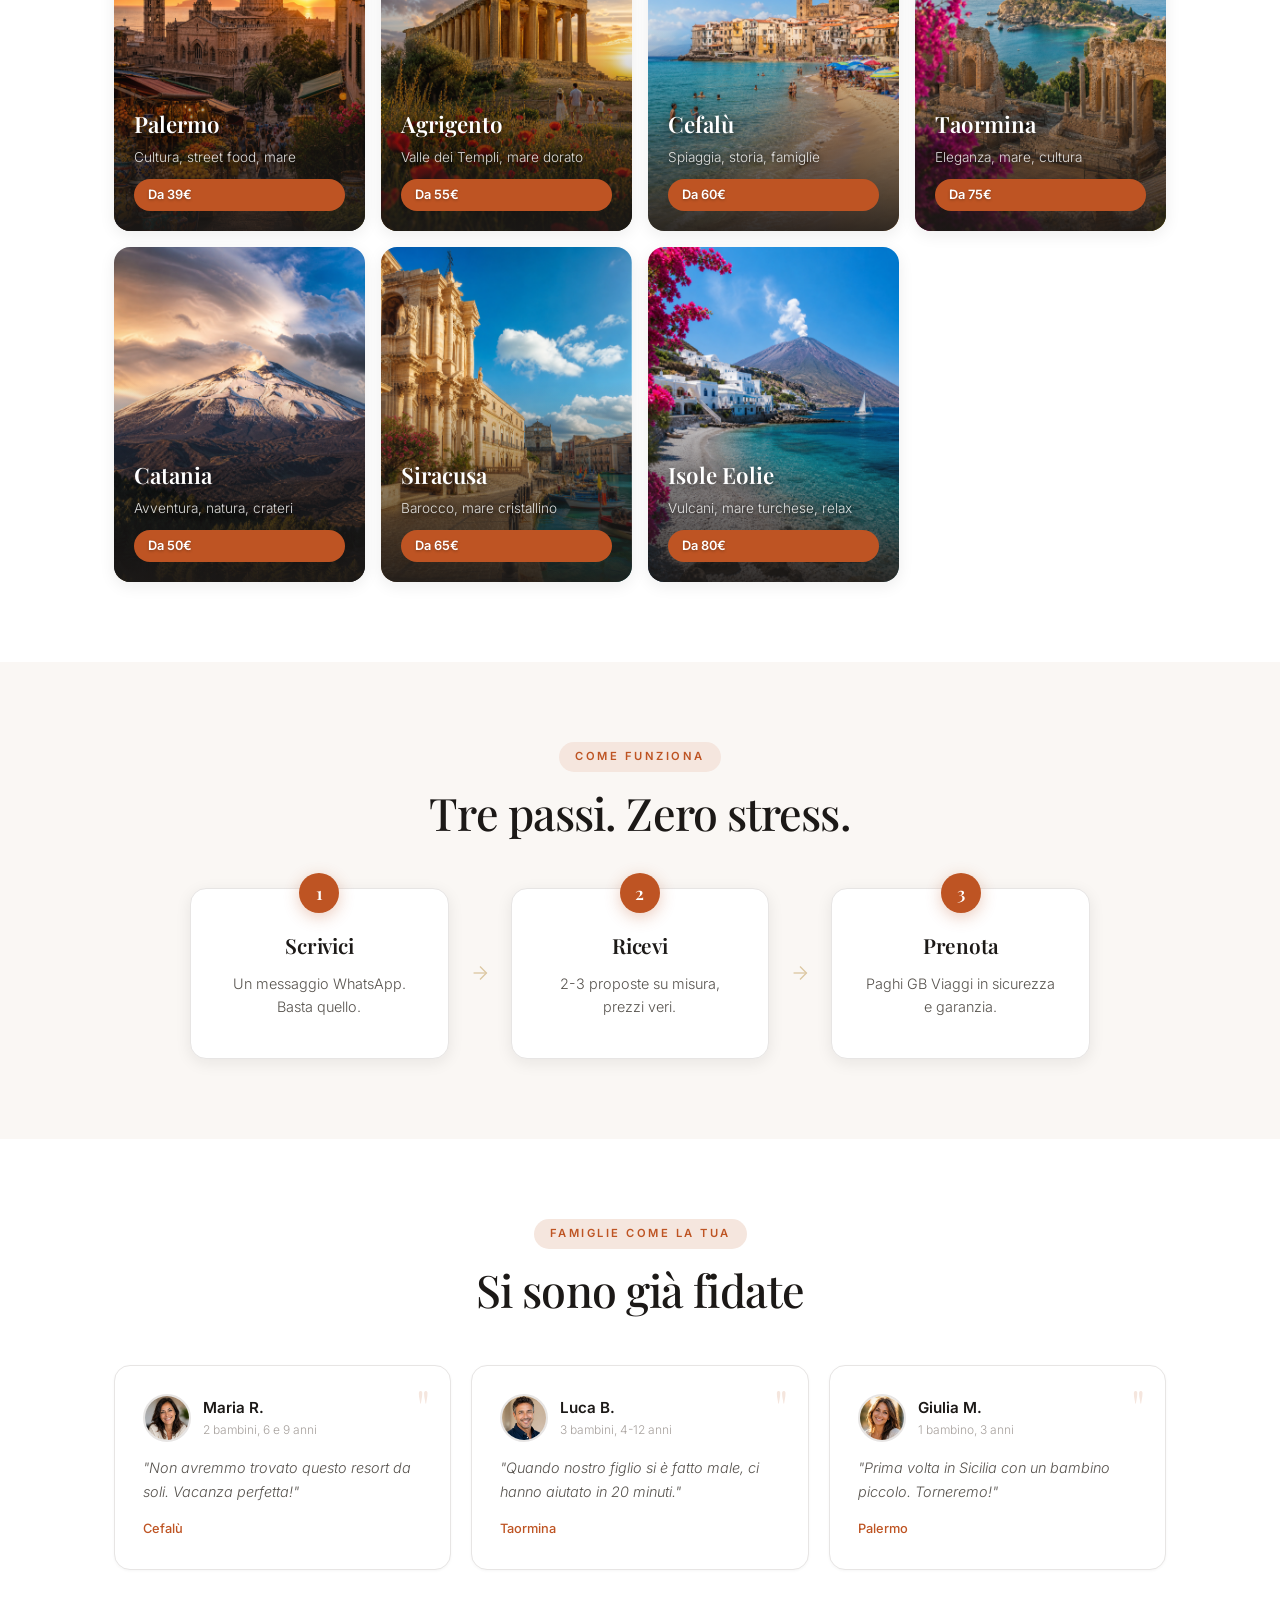
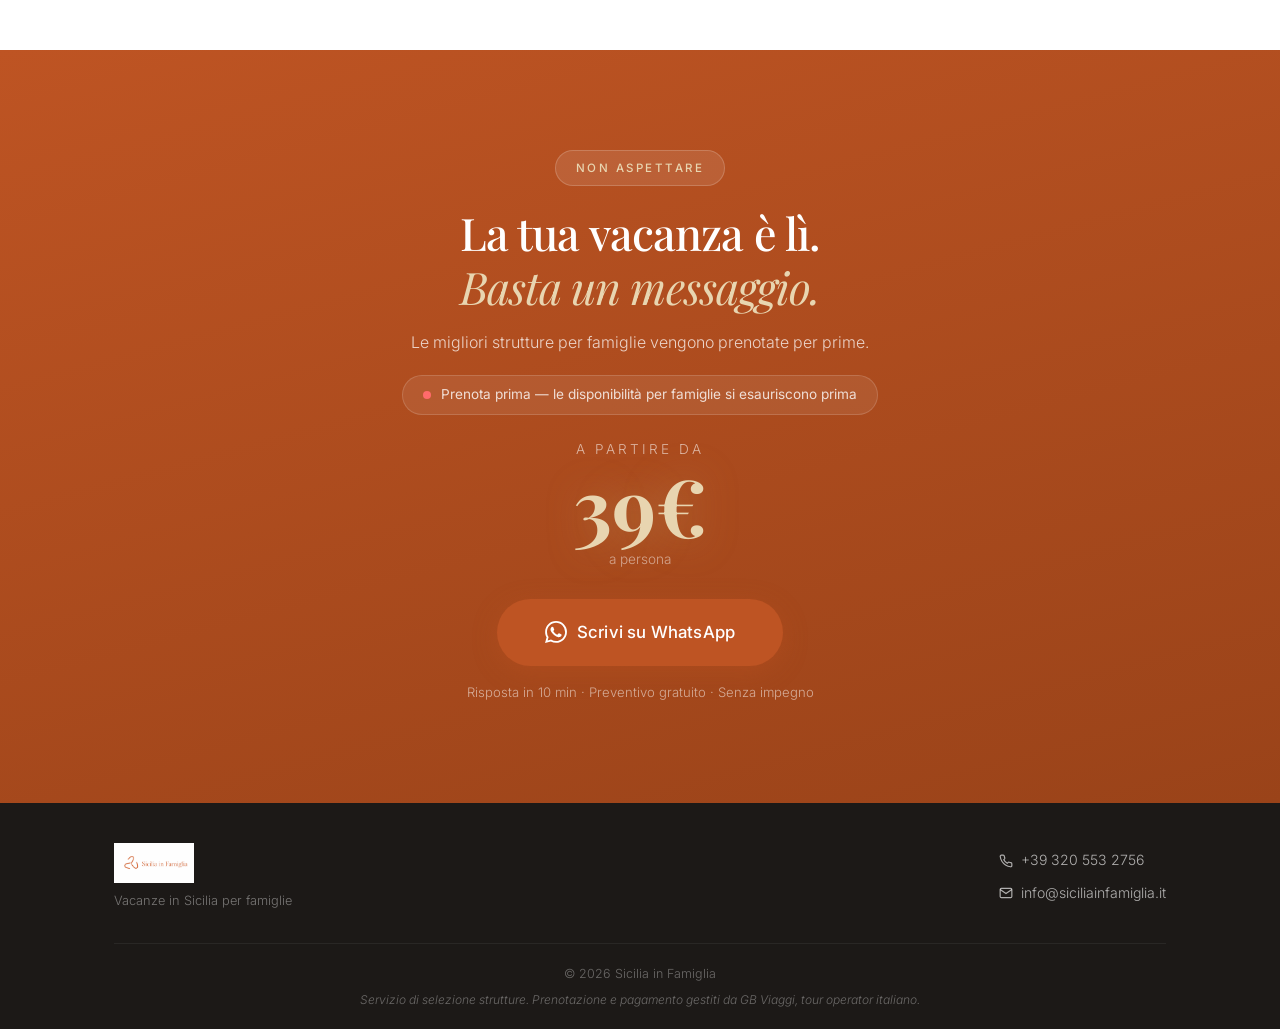
==== commit 6fb002b5: "Update index.html" ====
--- a/index.html
+++ b/index.html
@@ -41,7 +41,7 @@
         </div>
         <div class="container">
             <div class="hero-content">
-              <span class="hero-badge glow">PARTNER DI <img src="images/icons/logo-gb-viaggi.png" alt="GB Viaggi" style="height:28px;width:auto;vertical-align:middle;margin-left:6px;display:inline;"></span>
+              <span class="hero-badge glow">PARTNER DI <img src="images/icons/logo-gb-viaggi.png" alt="GB Viaggi" style="height:32px;width:auto;vertical-align:middle;margin-left:6px;display:inline;"></span>
                 <h1 class="hero-title">
                     La tua Sicilia,<br>
                     <em>senza pensieri.</em>
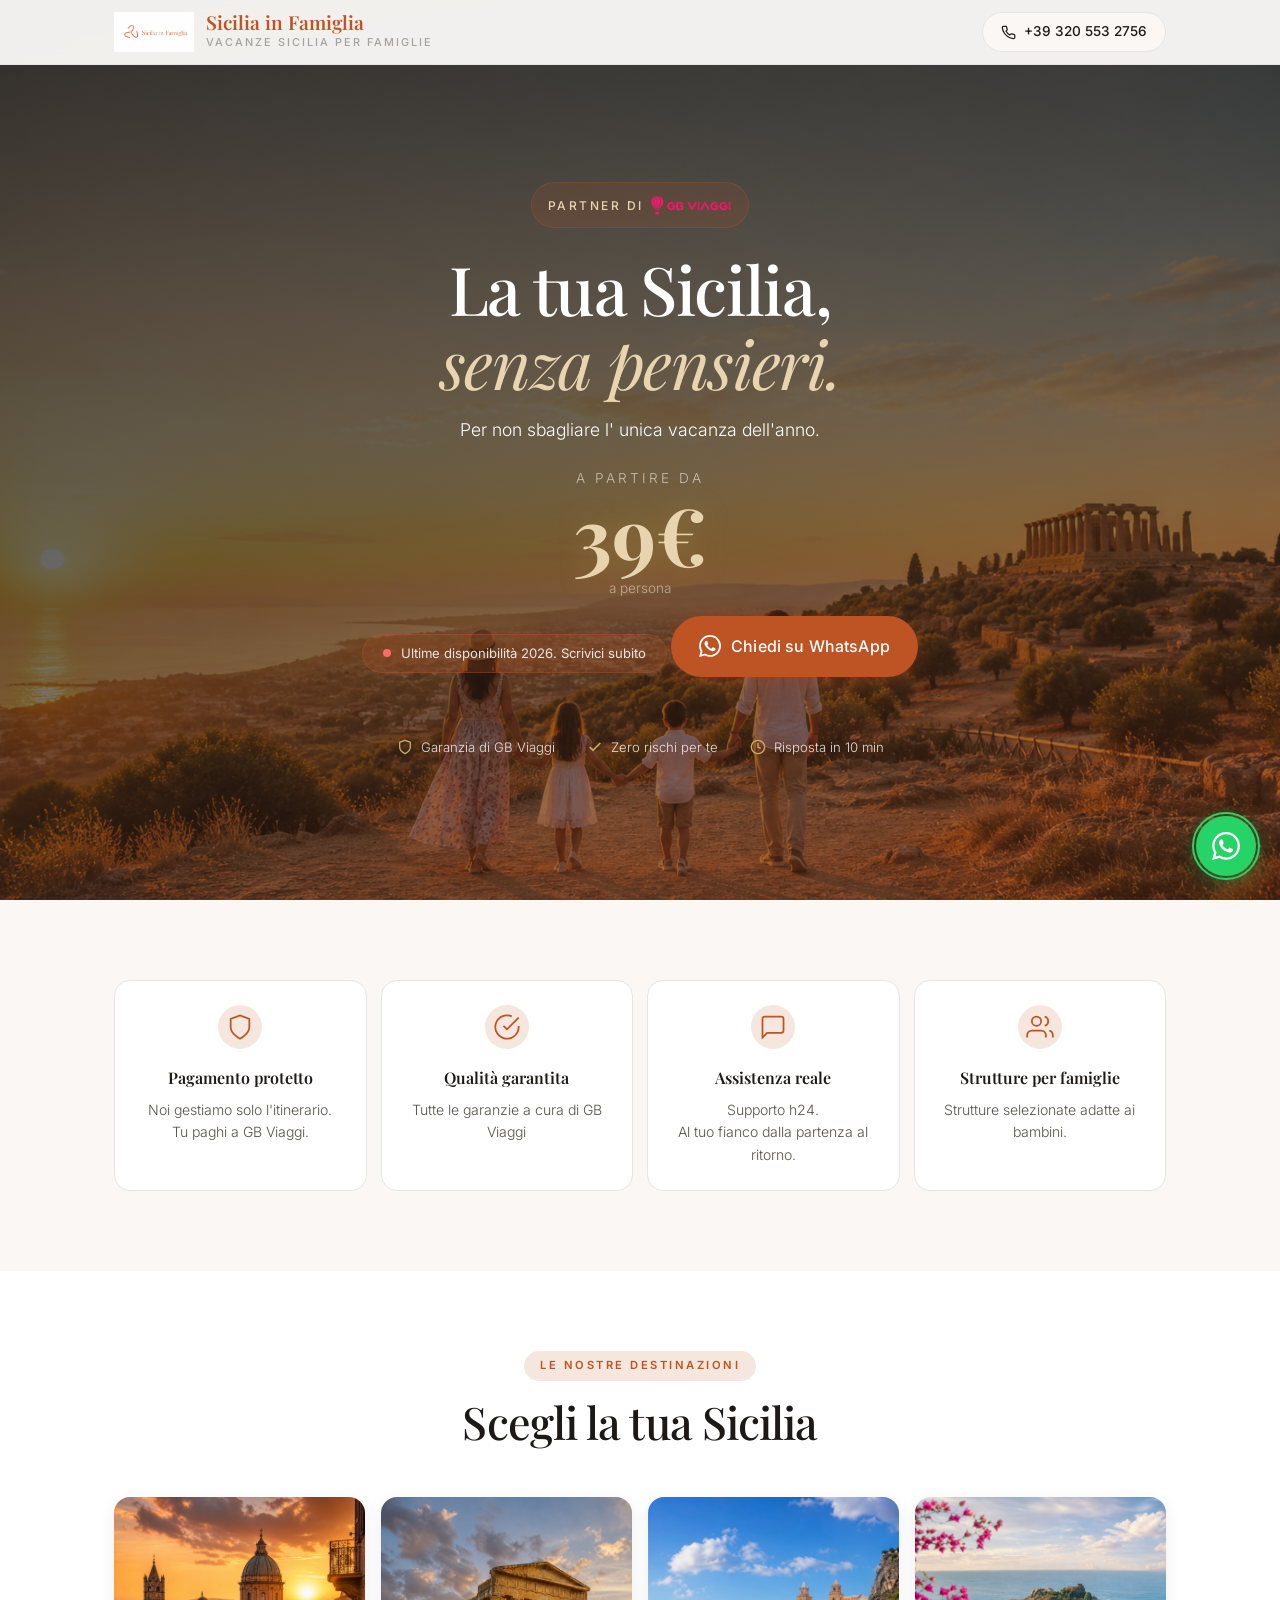
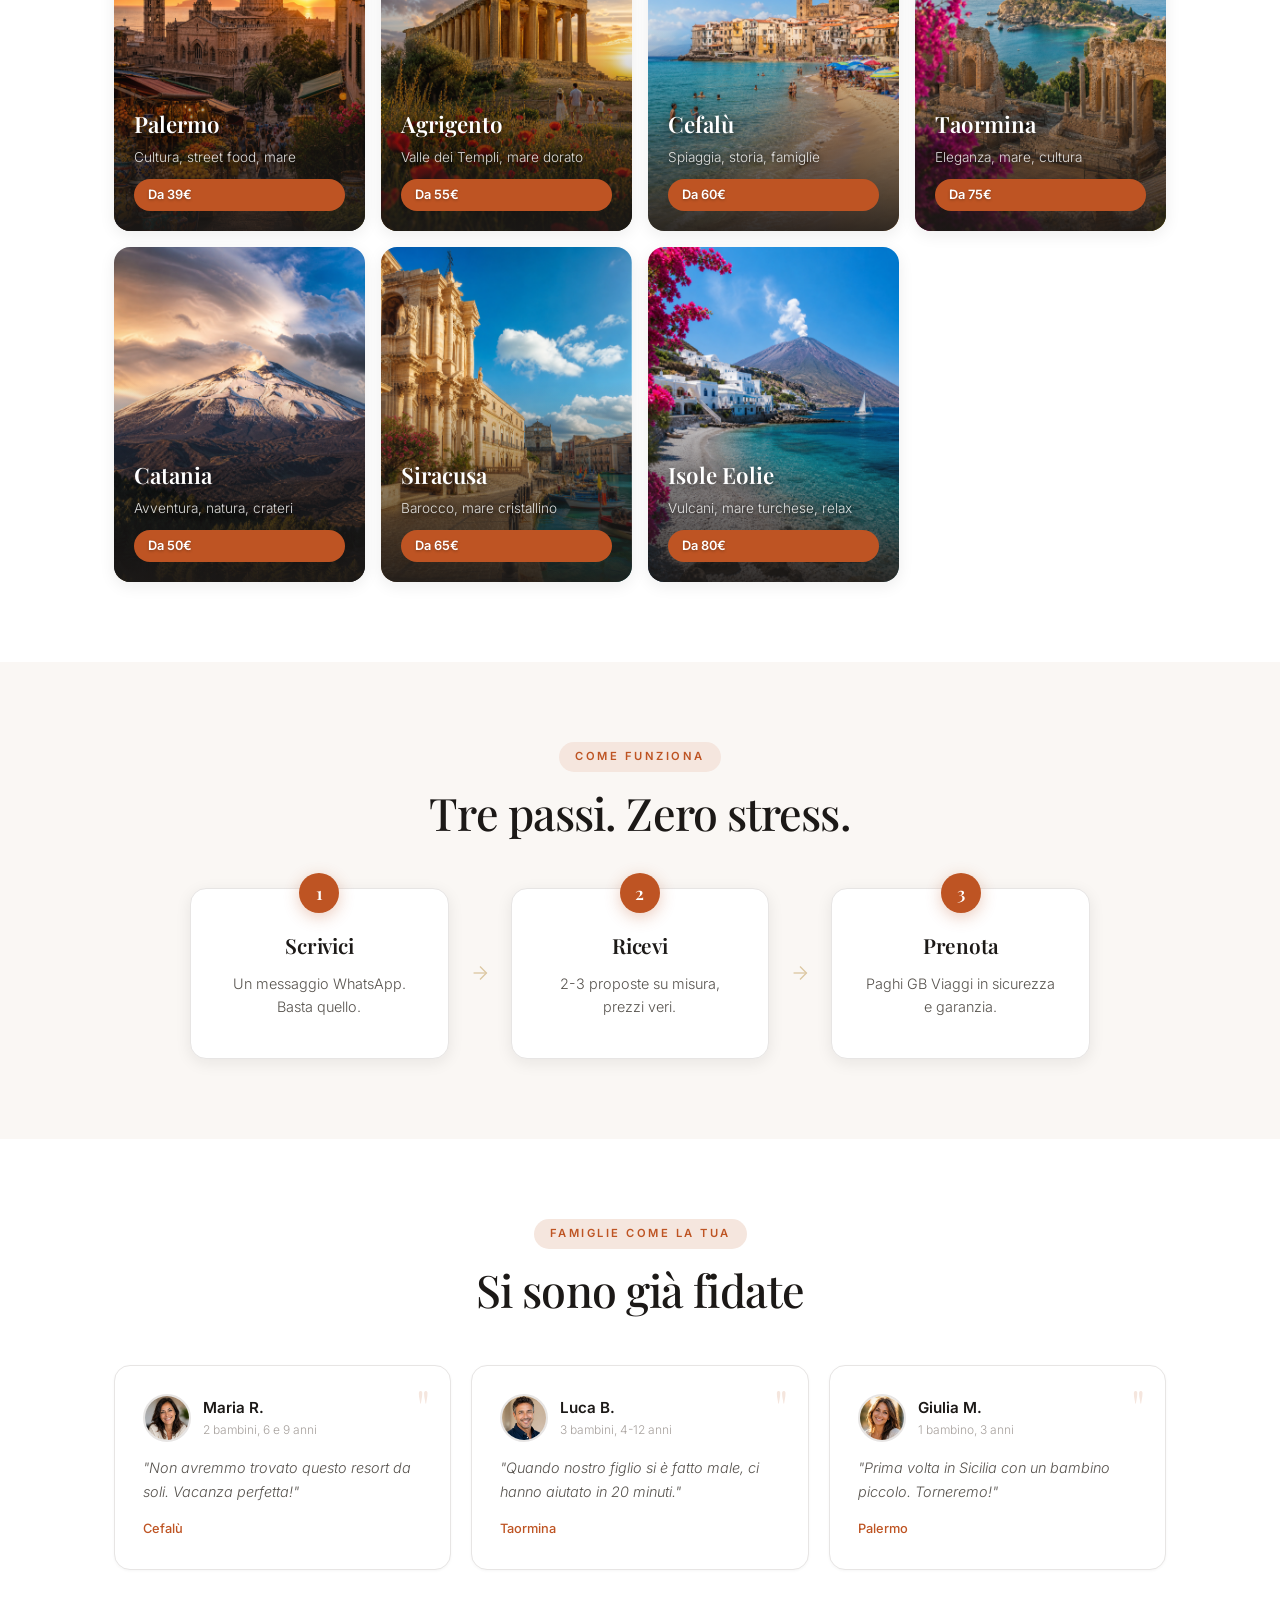
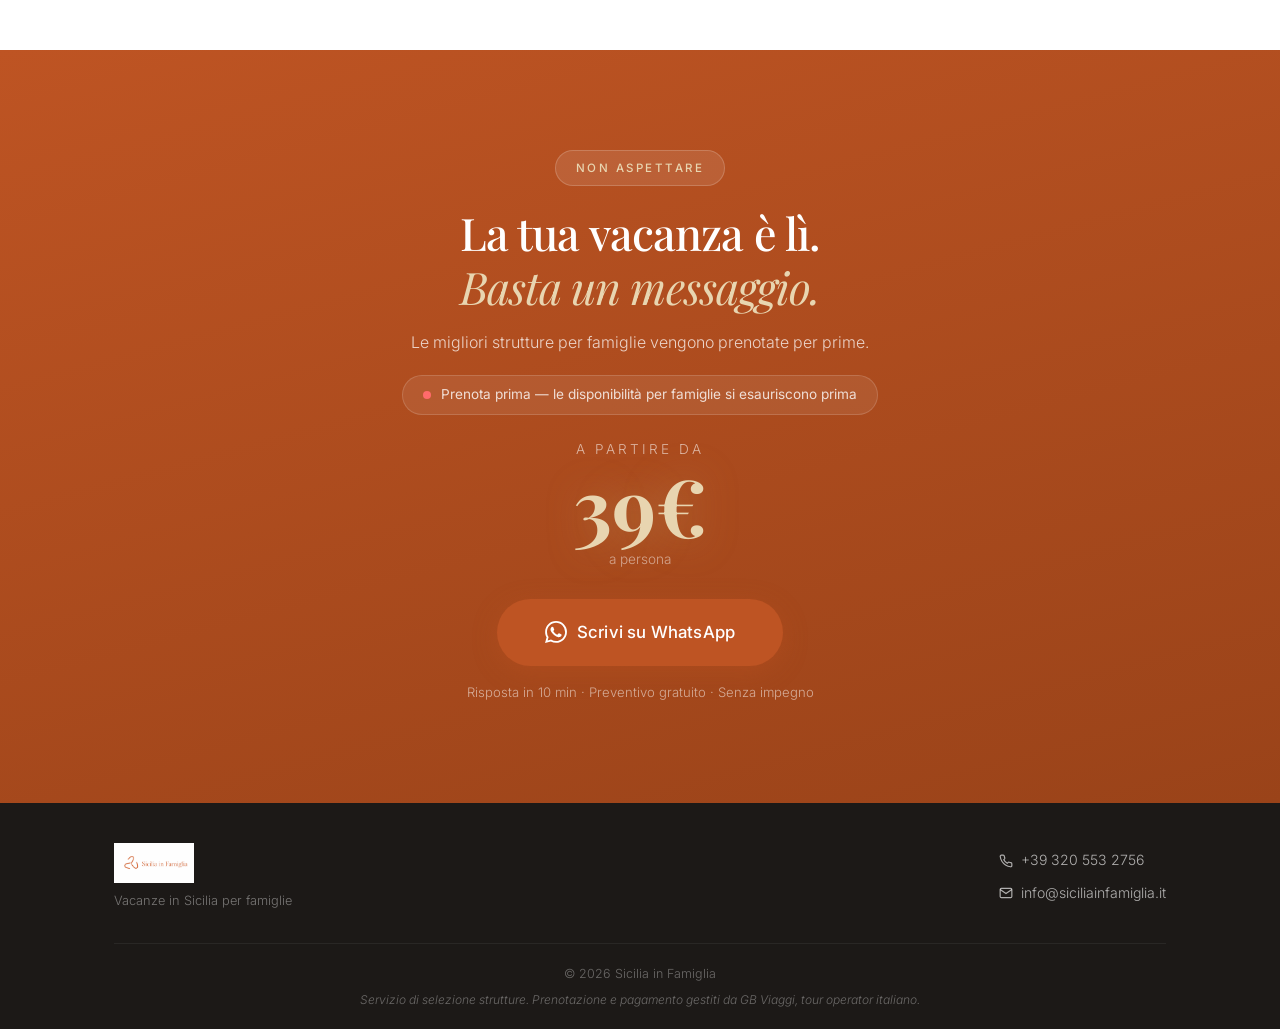
==== commit befadd39: "Update index.html" ====
--- a/index.html
+++ b/index.html
@@ -59,7 +59,7 @@
                     <span class="urgency-text">Ultime disponibilità 2026. Scrivici subito</span>
                 </div>
                 <a href="https://wa.me/393205532756?text=Ciao%2C%20vorrei%20ricevere%20proposte%20per%20una%20vacanza%20in%20Sicilia%20con%20la%20mia%20famiglia." 
-                   class="btn-primary btn-glow" target="_blank" rel="noopener noreferrer">
+                   class="btn-primary btn-glow" class="btn-primary btn-glow btn-hero"target="_blank" rel="noopener noreferrer">
                     <svg width="22" height="22" viewBox="0 0 24 24" fill="currentColor"><path d="M17.472 14.382c-.297-.149-1.758-.867-2.03-.967-.273-.099-.471-.148-.67.15-.197.297-.767.966-.94 1.164-.173.199-.347.223-.644.075-.297-.15-1.255-.463-2.39-1.475-.883-.788-1.48-1.761-1.653-2.059-.173-.297-.018-.458.13-.606.134-.133.298-.347.446-.52.149-.174.198-.298.298-.497.099-.198.05-.371-.025-.52-.075-.149-.669-1.612-.916-2.207-.242-.579-.487-.5-.669-.51-.173-.008-.371-.01-.57-.01-.198 0-.52.074-.792.372-.272.297-1.04 1.016-1.04 2.479 0 1.462 1.065 2.875 1.213 3.074.149.198 2.096 3.2 5.077 4.487.709.306 1.262.489 1.694.625.712.227 1.36.195 1.871.118.571-.085 1.758-.719 2.006-1.413.248-.694.248-1.289.173-1.413-.074-.124-.272-.198-.57-.347m-5.421 7.403h-.004a9.87 9.87 0 01-5.031-1.378l-.361-.214-3.741.982.998-3.648-.235-.374a9.86 9.86 0 01-1.51-5.26c.001-5.45 4.436-9.884 9.888-9.884 2.64 0 5.122 1.03 6.988 2.898a9.825 9.825 0 012.893 6.994c-.003 5.45-4.437 9.884-9.885 9.884m8.413-18.297A11.815 11.815 0 0012.05 0C5.495 0 .16 5.335.157 11.892c0 2.096.547 4.142 1.588 5.945L.057 24l6.305-1.654a11.882 11.882 0 005.683 1.448h.005c6.554 0 11.89-5.335 11.893-11.893a11.821 11.821 0 00-3.48-8.413z"/></svg>
                     Chiedi su WhatsApp
                 </a>
--- a/css/style.css
+++ b/css/style.css
@@ -134,7 +134,7 @@
 .hero-badge {
     display: inline-flex;
 align-items: center;
-    padding:8px 20px;
+    padding:6px 16px;
     background:rgba(190,84,35,0.15);
     border:1px solid rgba(190,84,35,0.3);
     border-radius:100px;
@@ -230,7 +230,7 @@
     align-items:center;
     justify-content:center;
     gap:10px;
-    padding:18px 40px;
+    padding:18px 28px;
     background:var(--brand);
     color:var(--text-white);
     font-family:var(--font-body);
@@ -818,3 +818,6 @@
         transition-duration: 0.01ms !important;
     }
 }
+.btn-hero {
+    padding: 18px 28px;
+}
